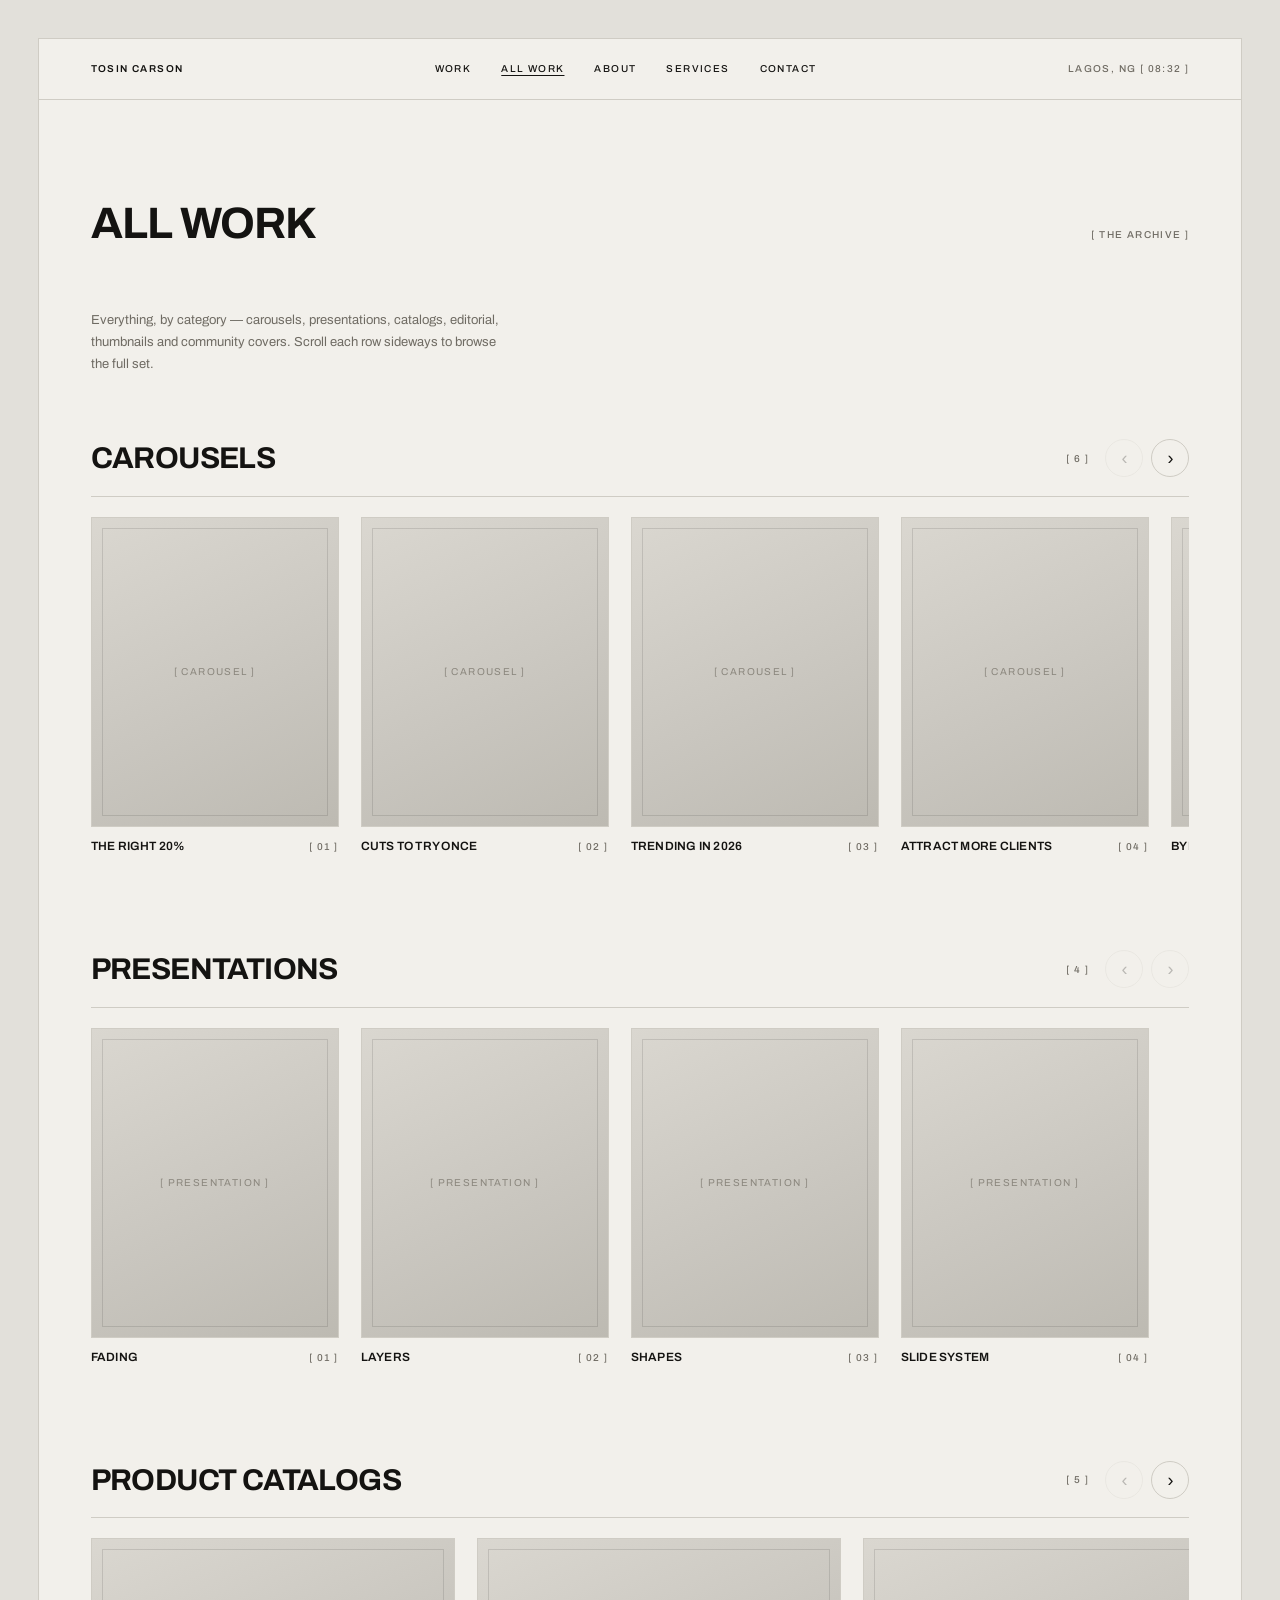
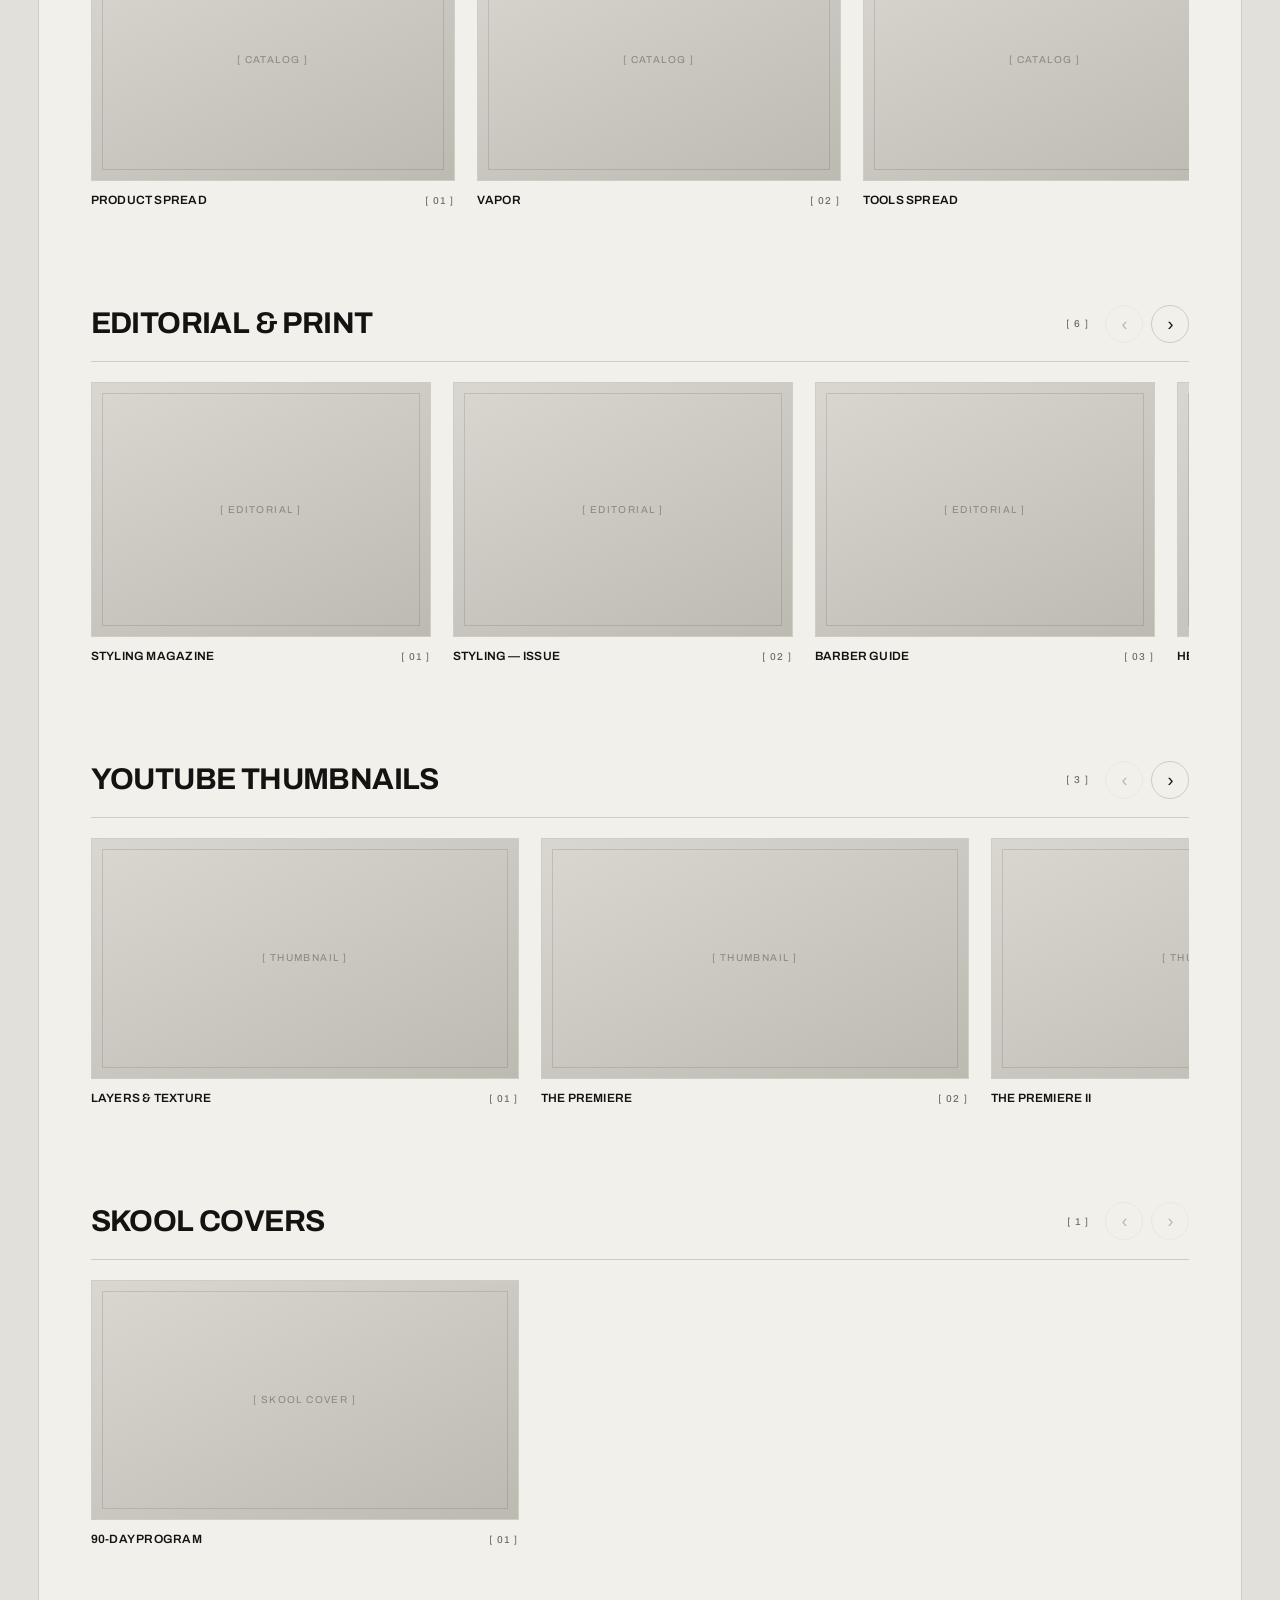
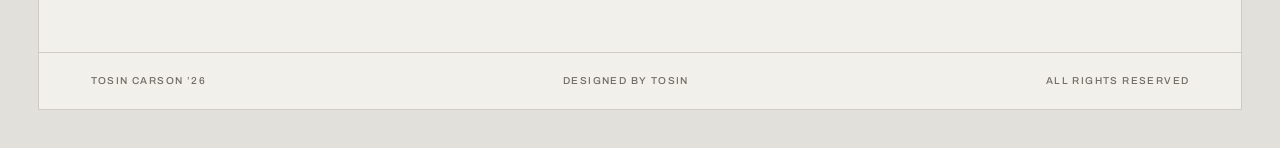
==== work.html @ 8c6ee460 "Add files via upload" ====
<!DOCTYPE html>
<html lang="en">
<head>
<meta charset="UTF-8">
<meta name="viewport" content="width=device-width, initial-scale=1.0">
<title>All Work — Tosin Carson</title>
<link rel="preconnect" href="https://fonts.googleapis.com">
<link rel="preconnect" href="https://fonts.gstatic.com" crossorigin>
<link href="https://fonts.googleapis.com/css2?family=Archivo:ital,wght@0,400;0,500;0,600;0,700;0,800;1,400;1,500;1,600;1,700&display=swap" rel="stylesheet">
<link rel="stylesheet" href="styles.css">
</head>
<body>
<div class="page">

  <header>
    <a class="lbl brand" href="index.html">Tosin Carson</a>
    <nav>
      <a class="lbl" href="index.html#work">Work</a>
      <a class="lbl" href="work.html" aria-current="page">All Work</a>
      <a class="lbl" href="index.html#about">About</a>
      <a class="lbl" href="index.html#services">Services</a>
      <a class="lbl" href="index.html#contact">Contact</a>
    </nav>
    <span class="lbl dim meta-right hide-sm">Lagos, NG <span id="clock"></span></span>
  </header>

  <section>
    <div class="sec-head reveal">
      <h2>All Work</h2>
      <span class="lbl dim brk">The Archive</span>
    </div>
    <p class="aw-intro reveal">Everything, by category — carousels, presentations, catalogs, editorial, thumbnails and community covers. Scroll each row sideways to browse the full set.</p>

    <div class="cat-block reveal ar-45" id="carousels">
      <div class="cat-block-head">
        <h2>Carousels</h2>
        <div class="cbh-right">
          <span class="lbl dim brk">6</span>
          <div class="hctrl">
            <button class="harrow prev" aria-label="Scroll carousels left">&lsaquo;</button>
            <button class="harrow next" aria-label="Scroll carousels right">&rsaquo;</button>
          </div>
        </div>
      </div>
      <div class="hscroll">
        <a class="card" href="images/carousel-1.webp" target="_blank" rel="noopener"><div class="frame"><img src="images/carousel-1.webp" alt="Carousel: The Right 20%" loading="lazy" onerror="this.remove()"><span class="ph">[ Carousel ]</span></div><div class="cap"><h3>The Right 20%</h3><span class="lbl dim brk">01</span></div></a>
        <a class="card" href="images/carousel-2.webp" target="_blank" rel="noopener"><div class="frame"><img src="images/carousel-2.webp" alt="Carousel: Cuts To Try Once" loading="lazy" onerror="this.remove()"><span class="ph">[ Carousel ]</span></div><div class="cap"><h3>Cuts To Try Once</h3><span class="lbl dim brk">02</span></div></a>
        <a class="card" href="images/carousel-3.webp" target="_blank" rel="noopener"><div class="frame"><img src="images/carousel-3.webp" alt="Carousel: Trending In 2026" loading="lazy" onerror="this.remove()"><span class="ph">[ Carousel ]</span></div><div class="cap"><h3>Trending In 2026</h3><span class="lbl dim brk">03</span></div></a>
        <a class="card" href="images/carousel-4.webp" target="_blank" rel="noopener"><div class="frame"><img src="images/carousel-4.webp" alt="Carousel: Attract More Clients" loading="lazy" onerror="this.remove()"><span class="ph">[ Carousel ]</span></div><div class="cap"><h3>Attract More Clients</h3><span class="lbl dim brk">04</span></div></a>
        <a class="card" href="images/carousel-5.webp" target="_blank" rel="noopener"><div class="frame"><img src="images/carousel-5.webp" alt="Carousel: By Hair Type" loading="lazy" onerror="this.remove()"><span class="ph">[ Carousel ]</span></div><div class="cap"><h3>By Hair Type</h3><span class="lbl dim brk">05</span></div></a>
        <a class="card" href="images/carousel-6.webp" target="_blank" rel="noopener"><div class="frame"><img src="images/carousel-6.webp" alt="Carousel: By Face Shape" loading="lazy" onerror="this.remove()"><span class="ph">[ Carousel ]</span></div><div class="cap"><h3>By Face Shape</h3><span class="lbl dim brk">06</span></div></a>
      </div>
    </div>

    <div class="cat-block reveal ar-45" id="presentations">
      <div class="cat-block-head">
        <h2>Presentations</h2>
        <div class="cbh-right">
          <span class="lbl dim brk">4</span>
          <div class="hctrl">
            <button class="harrow prev" aria-label="Scroll presentations left">&lsaquo;</button>
            <button class="harrow next" aria-label="Scroll presentations right">&rsaquo;</button>
          </div>
        </div>
      </div>
      <div class="hscroll">
        <a class="card" href="images/presentation-1.webp" target="_blank" rel="noopener"><div class="frame"><img src="images/presentation-1.webp" alt="Presentation: Fading" loading="lazy" onerror="this.remove()"><span class="ph">[ Presentation ]</span></div><div class="cap"><h3>Fading</h3><span class="lbl dim brk">01</span></div></a>
        <a class="card" href="images/presentation-2.webp" target="_blank" rel="noopener"><div class="frame"><img src="images/presentation-2.webp" alt="Presentation: Layers" loading="lazy" onerror="this.remove()"><span class="ph">[ Presentation ]</span></div><div class="cap"><h3>Layers</h3><span class="lbl dim brk">02</span></div></a>
        <a class="card" href="images/presentation-3.webp" target="_blank" rel="noopener"><div class="frame"><img src="images/presentation-3.webp" alt="Presentation: Shapes" loading="lazy" onerror="this.remove()"><span class="ph">[ Presentation ]</span></div><div class="cap"><h3>Shapes</h3><span class="lbl dim brk">03</span></div></a>
        <a class="card" href="images/presentation-4.webp" target="_blank" rel="noopener"><div class="frame"><img src="images/presentation-4.webp" alt="Presentation: Full slide system" loading="lazy" onerror="this.remove()"><span class="ph">[ Presentation ]</span></div><div class="cap"><h3>Slide System</h3><span class="lbl dim brk">04</span></div></a>
      </div>
    </div>

    <div class="cat-block reveal ar-32" id="catalogs">
      <div class="cat-block-head">
        <h2>Product Catalogs</h2>
        <div class="cbh-right">
          <span class="lbl dim brk">5</span>
          <div class="hctrl">
            <button class="harrow prev" aria-label="Scroll catalogs left">&lsaquo;</button>
            <button class="harrow next" aria-label="Scroll catalogs right">&rsaquo;</button>
          </div>
        </div>
      </div>
      <div class="hscroll">
        <a class="card" href="images/catalog-1.webp" target="_blank" rel="noopener"><div class="frame"><img src="images/catalog-1.webp" alt="Catalog spread" loading="lazy" onerror="this.remove()"><span class="ph">[ Catalog ]</span></div><div class="cap"><h3>Product Spread</h3><span class="lbl dim brk">01</span></div></a>
        <a class="card" href="images/catalog-2.webp" target="_blank" rel="noopener"><div class="frame"><img src="images/catalog-2.webp" alt="Catalog: Vapor" loading="lazy" onerror="this.remove()"><span class="ph">[ Catalog ]</span></div><div class="cap"><h3>Vapor</h3><span class="lbl dim brk">02</span></div></a>
        <a class="card" href="images/catalog-3.webp" target="_blank" rel="noopener"><div class="frame"><img src="images/catalog-3.webp" alt="Catalog: tools spread" loading="lazy" onerror="this.remove()"><span class="ph">[ Catalog ]</span></div><div class="cap"><h3>Tools Spread</h3><span class="lbl dim brk">03</span></div></a>
        <a class="card" href="images/catalog-4.webp" target="_blank" rel="noopener"><div class="frame"><img src="images/catalog-4.webp" alt="Catalog: JRL range" loading="lazy" onerror="this.remove()"><span class="ph">[ Catalog ]</span></div><div class="cap"><h3>JRL Range</h3><span class="lbl dim brk">04</span></div></a>
        <a class="card" href="images/catalog-5.webp" target="_blank" rel="noopener"><div class="frame"><img src="images/catalog-5.webp" alt="Catalog cover" loading="lazy" onerror="this.remove()"><span class="ph">[ Catalog ]</span></div><div class="cap"><h3>Catalog Cover</h3><span class="lbl dim brk">05</span></div></a>
      </div>
    </div>

    <div class="cat-block reveal ar-43" id="editorial">
      <div class="cat-block-head">
        <h2>Editorial &amp; Print</h2>
        <div class="cbh-right">
          <span class="lbl dim brk">6</span>
          <div class="hctrl">
            <button class="harrow prev" aria-label="Scroll editorial left">&lsaquo;</button>
            <button class="harrow next" aria-label="Scroll editorial right">&rsaquo;</button>
          </div>
        </div>
      </div>
      <div class="hscroll">
        <a class="card" href="images/editorial-1.webp" target="_blank" rel="noopener"><div class="frame"><img src="images/editorial-1.webp" alt="Styling magazine covers" loading="lazy" onerror="this.remove()"><span class="ph">[ Editorial ]</span></div><div class="cap"><h3>Styling Magazine</h3><span class="lbl dim brk">01</span></div></a>
        <a class="card" href="images/editorial-2.webp" target="_blank" rel="noopener"><div class="frame"><img src="images/editorial-2.webp" alt="Styling magazine mockup" loading="lazy" onerror="this.remove()"><span class="ph">[ Editorial ]</span></div><div class="cap"><h3>Styling — Issue</h3><span class="lbl dim brk">02</span></div></a>
        <a class="card" href="images/editorial-3.webp" target="_blank" rel="noopener"><div class="frame"><img src="images/editorial-3.webp" alt="Barber guide booklet" loading="lazy" onerror="this.remove()"><span class="ph">[ Editorial ]</span></div><div class="cap"><h3>Barber Guide</h3><span class="lbl dim brk">03</span></div></a>
        <a class="card" href="images/editorial-4.webp" target="_blank" rel="noopener"><div class="frame"><img src="images/editorial-4.webp" alt="Head sheets booklet" loading="lazy" onerror="this.remove()"><span class="ph">[ Editorial ]</span></div><div class="cap"><h3>Head Sheets</h3><span class="lbl dim brk">04</span></div></a>
        <a class="card" href="images/editorial-5.webp" target="_blank" rel="noopener"><div class="frame"><img src="images/editorial-5.webp" alt="Guide interior spread" loading="lazy" onerror="this.remove()"><span class="ph">[ Editorial ]</span></div><div class="cap"><h3>Guide Interior</h3><span class="lbl dim brk">05</span></div></a>
        <a class="card" href="images/editorial-6.webp" target="_blank" rel="noopener"><div class="frame"><img src="images/editorial-6.webp" alt="Founders playbook booklet" loading="lazy" onerror="this.remove()"><span class="ph">[ Editorial ]</span></div><div class="cap"><h3>Founders Playbook</h3><span class="lbl dim brk">06</span></div></a>
      </div>
    </div>

    <div class="cat-block reveal ar-169" id="thumbnails">
      <div class="cat-block-head">
        <h2>YouTube Thumbnails</h2>
        <div class="cbh-right">
          <span class="lbl dim brk">3</span>
          <div class="hctrl">
            <button class="harrow prev" aria-label="Scroll thumbnails left">&lsaquo;</button>
            <button class="harrow next" aria-label="Scroll thumbnails right">&rsaquo;</button>
          </div>
        </div>
      </div>
      <div class="hscroll">
        <a class="card" href="images/thumbnail-1.webp" target="_blank" rel="noopener"><div class="frame"><img src="images/thumbnail-1.webp" alt="Thumbnail: Layers & Texture" loading="lazy" onerror="this.remove()"><span class="ph">[ Thumbnail ]</span></div><div class="cap"><h3>Layers &amp; Texture</h3><span class="lbl dim brk">01</span></div></a>
        <a class="card" href="images/thumbnail-2.webp" target="_blank" rel="noopener"><div class="frame"><img src="images/thumbnail-2.webp" alt="Thumbnail: The Premiere Orlando" loading="lazy" onerror="this.remove()"><span class="ph">[ Thumbnail ]</span></div><div class="cap"><h3>The Premiere</h3><span class="lbl dim brk">02</span></div></a>
        <a class="card" href="images/thumbnail-3.webp" target="_blank" rel="noopener"><div class="frame"><img src="images/thumbnail-3.webp" alt="Thumbnail: The Premiere Orlando II" loading="lazy" onerror="this.remove()"><span class="ph">[ Thumbnail ]</span></div><div class="cap"><h3>The Premiere II</h3><span class="lbl dim brk">03</span></div></a>
      </div>
    </div>

    <div class="cat-block reveal ar-169" id="skool">
      <div class="cat-block-head">
        <h2>Skool Covers</h2>
        <div class="cbh-right">
          <span class="lbl dim brk">1</span>
          <div class="hctrl">
            <button class="harrow prev" aria-label="Scroll Skool covers left">&lsaquo;</button>
            <button class="harrow next" aria-label="Scroll Skool covers right">&rsaquo;</button>
          </div>
        </div>
      </div>
      <div class="hscroll">
        <a class="card" href="images/skool-1.webp" target="_blank" rel="noopener"><div class="frame"><img src="images/skool-1.webp" alt="Skool cover: Get 25+ Clients in 90 Days" loading="lazy" onerror="this.remove()"><span class="ph">[ Skool Cover ]</span></div><div class="cap"><h3>90-Day Program</h3><span class="lbl dim brk">01</span></div></a>
      </div>
    </div>

  </section>

  <footer>
    <span class="lbl dim">Tosin Carson ’26</span>
    <span class="lbl dim">Designed by Tosin</span>
    <span class="lbl dim hide-sm">All rights reserved</span>
  </footer>

</div>

<script src="script.js"></script>
</body>
</html>
---- styles.css ----
:root{
  --surround:#E2E0DA;
  --paper:#F2F0EB;
  --card:#FAF9F6;
  --ink:#141311;
  --muted:#6F6B63;
  --hairline:#CFCCC4;
  --oxblood:#141311;
  --ph-a:#DAD7D0;
  --ph-b:#C9C6BF;
}
*{margin:0;padding:0;box-sizing:border-box}
html{scroll-behavior:smooth}
body{
  background:var(--surround);
  color:var(--ink);
  font-family:'Archivo',sans-serif;
  font-size:14px;
  line-height:1.55;
  -webkit-font-smoothing:antialiased;
  padding:clamp(14px,3vw,48px);
}
.page{
  background:var(--paper);
  border:1px solid var(--hairline);
  max-width:1240px;
  margin:0 auto;
}
::selection{background:var(--ink);color:var(--paper)}

/* ---------- utility label ---------- */
.lbl{
  font-size:10px;
  letter-spacing:.14em;
  text-transform:uppercase;
  color:var(--ink);
  font-weight:500;
}
.lbl.dim{color:var(--muted)}
.brk::before{content:"[ "}
.brk::after{content:" ]"}

/* ---------- top meta bar ---------- */
header{
  display:flex;
  justify-content:space-between;
  align-items:baseline;
  gap:16px;
  padding:22px clamp(20px,4vw,56px);
  border-bottom:1px solid var(--hairline);
  position:sticky;top:0;
  background:color-mix(in srgb, var(--paper) 92%, transparent);
  backdrop-filter:blur(6px);
  z-index:10;
}
header nav{display:flex;gap:clamp(12px,2.4vw,30px);flex-wrap:wrap}
header a{color:inherit;text-decoration:none}
header a:hover{text-decoration:underline;text-underline-offset:3px}
header a:focus-visible{outline:1px solid var(--ink);outline-offset:3px}
header .brand{font-weight:600}
header a[aria-current="page"]{text-decoration:underline;text-underline-offset:3px}
.meta-right{text-align:right}
@media(max-width:640px){.hide-sm{display:none}}

/* ---------- hero ---------- */
.hero{
  padding:clamp(56px,9vw,130px) clamp(20px,4vw,56px) clamp(48px,7vw,100px);
  display:grid;
  grid-template-columns:1fr 1.4fr;
  gap:32px;
}
.hero .side{align-self:end}
.hero h1{
  font-weight:700;
  font-size:clamp(44px,8.2vw,108px);
  line-height:.92;
  letter-spacing:-.025em;
  text-transform:uppercase;
  text-wrap:balance;
}
.hero h1 .em{
  font-weight:400;
  text-transform:none;
  letter-spacing:0;
  font-size:.94em;
}
.hero .intro{
  max-width:420px;
  margin-top:36px;
  color:var(--ink);
  font-size:13px;
  line-height:1.7;
}
@media(max-width:820px){
  .hero{grid-template-columns:1fr}
  .hero .side{order:2}
}

/* ---------- ticker ---------- */
.ticker{
  border-top:1px solid var(--hairline);
  border-bottom:1px solid var(--hairline);
  overflow:hidden;
  white-space:nowrap;
  padding:10px 0;
}
.ticker .track{
  display:inline-block;
  animation:tick 28s linear infinite;
}
.ticker span{
  font-size:10px;
  letter-spacing:.16em;
  text-transform:uppercase;
  color:var(--muted);
  padding:0 18px;
}
@keyframes tick{from{transform:translateX(0)}to{transform:translateX(-50%)}}
@media(prefers-reduced-motion:reduce){
  .ticker .track{animation:none}
  html{scroll-behavior:auto}
  .reveal{opacity:1 !important;transform:none !important;transition:none !important}
  .hscroll{scroll-behavior:auto}
}

/* ---------- section scaffolding ---------- */
section{padding:clamp(48px,7vw,96px) clamp(20px,4vw,56px)}
.sec-head{
  display:flex;
  justify-content:space-between;
  align-items:baseline;
  margin-bottom:clamp(28px,4vw,52px);
}
.sec-head h2{
  font-size:clamp(26px,4vw,44px);
  font-weight:700;
  letter-spacing:-.02em;
  text-transform:uppercase;
}

/* ---------- work grid ---------- */
.work-grid{
  display:grid;
  grid-template-columns:repeat(12,1fr);
  gap:clamp(16px,2.5vw,32px) clamp(14px,2vw,24px);
}
.proj{grid-column:span 4;display:flex;flex-direction:column;gap:12px;text-decoration:none;color:inherit}
.proj.wide{grid-column:span 6}
@media(max-width:900px){.proj,.proj.wide{grid-column:span 6}}
@media(max-width:600px){.proj,.proj.wide{grid-column:span 12}}
.frame{
  position:relative;
  width:100%;
  aspect-ratio:4/5;
  background:
    linear-gradient(155deg,var(--ph-a) 0%,var(--ph-b) 58%,#BDBab2 100%);
  border:1px solid var(--hairline);
  display:flex;
  align-items:center;
  justify-content:center;
  overflow:hidden;
}
.proj.wide .frame{aspect-ratio:16/10}
.frame img{position:relative;z-index:1;width:100%;height:100%;object-fit:cover;display:block}
.frame .ph{
  position:absolute;inset:0;z-index:0;
  display:flex;align-items:center;justify-content:center;
  font-size:10px;letter-spacing:.14em;text-transform:uppercase;color:#8B877E;text-align:center;padding:0 16px;
}
.frame::after{
  content:"";position:absolute;inset:10px;border:1px solid rgba(20,19,17,.12);pointer-events:none;
}
.frame:has(img)::after{display:none}
.proj:hover .frame{filter:contrast(1.04)}
.proj .row{display:flex;justify-content:space-between;gap:10px;align-items:baseline}
.proj h3{font-size:13px;font-weight:600;letter-spacing:.02em;text-transform:uppercase}
.proj p{font-size:12px;color:var(--muted);max-width:34ch}

/* ---------- category tiles (homepage) ---------- */
.cat-grid{
  display:grid;
  grid-template-columns:repeat(auto-fill,minmax(230px,1fr));
  gap:clamp(16px,2.5vw,28px);
}
.cat{display:flex;flex-direction:column;gap:12px;text-decoration:none;color:inherit}
.cat .frame{aspect-ratio:4/5}
.cat:hover .frame{filter:contrast(1.04)}
.cat .row{display:flex;justify-content:space-between;gap:10px;align-items:baseline}
.cat h3{font-size:13px;font-weight:600;letter-spacing:.02em;text-transform:uppercase}
.cat:hover h3{text-decoration:underline;text-underline-offset:3px}
.cat p{font-size:12px;color:var(--muted);max-width:34ch}
/* show category covers whole (no crop) on a clean gallery mat */
.cat .frame{background:var(--card)}
.cat .frame img{object-fit:contain}

/* ---------- button ---------- */
.btn{
  display:inline-flex;align-items:center;gap:10px;
  margin-top:clamp(28px,4vw,44px);
  font-size:11px;letter-spacing:.14em;text-transform:uppercase;font-weight:600;
  color:var(--ink);text-decoration:none;
  border:1px solid var(--ink);padding:14px 22px;
  transition:background .2s,color .2s;width:fit-content;
}
.btn:hover{background:var(--ink);color:var(--paper)}
.btn:focus-visible{outline:1px solid var(--ink);outline-offset:3px}
.btn .arw{transition:transform .2s}
.btn:hover .arw{transform:translateX(4px)}

/* ---------- all-work page ---------- */
.aw-intro{
  font-size:13px;color:var(--muted);max-width:60ch;line-height:1.7;
  margin-bottom:clamp(36px,5vw,60px);
}
.cat-block{margin-bottom:clamp(44px,6vw,80px)}
.cat-block:last-child{margin-bottom:0}
.cat-block-head{
  display:flex;justify-content:space-between;align-items:center;gap:16px;
  margin-bottom:20px;padding-bottom:14px;border-bottom:1px solid var(--hairline);
}
.cat-block-head h2{
  font-size:clamp(19px,2.8vw,30px);font-weight:700;
  text-transform:uppercase;letter-spacing:-.02em;
}
.cbh-right{display:flex;align-items:center;gap:16px}
.hctrl{display:flex;gap:8px}
.harrow{
  width:38px;height:38px;border-radius:50%;
  border:1px solid var(--hairline);background:transparent;
  color:var(--ink);cursor:pointer;
  display:flex;align-items:center;justify-content:center;
  font-size:18px;line-height:1;
  transition:background .2s,color .2s,opacity .2s,border-color .2s;
}
.harrow:hover{background:var(--ink);color:var(--paper);border-color:var(--ink)}
.harrow:focus-visible{outline:1px solid var(--ink);outline-offset:3px}
.harrow[disabled]{opacity:.25;cursor:default}
.harrow[disabled]:hover{background:transparent;color:var(--ink);border-color:var(--hairline)}

.hscroll{
  display:flex;gap:clamp(14px,2vw,22px);
  overflow-x:auto;overflow-y:hidden;
  scroll-snap-type:x proximity;scroll-behavior:smooth;
  -webkit-overflow-scrolling:touch;
  padding-bottom:14px;
}
.hscroll::-webkit-scrollbar{height:8px}
.hscroll::-webkit-scrollbar-thumb{background:var(--hairline)}
.hscroll::-webkit-scrollbar-track{background:transparent}
.hscroll .card{
  flex:0 0 auto;width:clamp(212px,42vw,288px);
  scroll-snap-align:start;
  display:flex;flex-direction:column;gap:10px;
  text-decoration:none;color:inherit;
}
.hscroll .card .frame{aspect-ratio:4/5}
.hscroll .card:hover .frame{filter:contrast(1.04)}
.hscroll .card .cap{display:flex;justify-content:space-between;gap:8px;align-items:baseline}
.hscroll .card h3{font-size:12px;font-weight:600;text-transform:uppercase;letter-spacing:.02em}
.hscroll .card:hover h3{text-decoration:underline;text-underline-offset:3px}

/* per-category card shapes on the all-work rows */
.cat-block.ar-45  .card{width:clamp(206px,44vw,248px)}
.cat-block.ar-45  .card .frame{aspect-ratio:4/5}
.cat-block.ar-32  .card{width:clamp(280px,62vw,364px)}
.cat-block.ar-32  .card .frame{aspect-ratio:3/2}
.cat-block.ar-43  .card{width:clamp(268px,58vw,340px)}
.cat-block.ar-43  .card .frame{aspect-ratio:4/3}
.cat-block.ar-169 .card{width:clamp(300px,72vw,428px)}
.cat-block.ar-169 .card .frame{aspect-ratio:16/9}

/* ---------- about ---------- */
.about{border-top:1px solid var(--hairline)}
.about-grid{display:grid;grid-template-columns:1fr 1.6fr;gap:clamp(24px,4vw,64px)}
@media(max-width:820px){.about-grid{grid-template-columns:1fr}}
.about-grid .big{
  font-size:clamp(20px,2.6vw,30px);
  line-height:1.35;
  font-weight:500;
  letter-spacing:-.01em;
  max-width:26em;
}
.about-grid .big .serif{
  font-weight:600;
}
.about-facts{
  margin-top:clamp(32px,5vw,64px);
  display:grid;grid-template-columns:repeat(3,1fr);gap:24px;
  border-top:1px solid var(--hairline);padding-top:24px;
}
@media(max-width:640px){.about-facts{grid-template-columns:1fr 1fr}}
.fact .n{font-size:clamp(22px,3vw,32px);font-weight:700;letter-spacing:-.02em}
.fact .d{font-size:10px;letter-spacing:.14em;text-transform:uppercase;color:var(--muted);margin-top:4px}

/* ---------- services ---------- */
.svc{border-top:1px solid var(--hairline)}
.svc-list{border-top:1px solid var(--hairline)}
.svc-row{
  display:grid;grid-template-columns:64px 1fr 1.1fr;gap:18px;align-items:baseline;
  padding:20px 0;border-bottom:1px solid var(--hairline);
}
@media(max-width:640px){.svc-row{grid-template-columns:48px 1fr}.svc-row p{grid-column:2}}
.svc-row .idx{font-size:10px;letter-spacing:.14em;color:var(--muted)}
.svc-row h3{font-size:clamp(17px,2.4vw,24px);font-weight:600;text-transform:uppercase;letter-spacing:-.01em}
.svc-row p{font-size:12px;color:var(--muted);max-width:52ch}

/* ---------- contact ---------- */
.contact{border-top:1px solid var(--hairline);text-align:left}
.contact .stack{margin-top:clamp(24px,4vw,44px)}
.contact .stack a{
  display:block;
  font-size:clamp(40px,7.5vw,92px);
  font-weight:700;
  letter-spacing:-.025em;
  text-transform:uppercase;
  line-height:1.02;
  color:inherit;text-decoration:none;
  width:fit-content;
}
.contact .stack a:hover{text-decoration:underline;text-underline-offset:6px}
.contact .stack a:focus-visible{outline:1px solid var(--ink);outline-offset:4px}
.contact .note{margin-top:28px;font-size:12px;color:var(--muted);max-width:44ch}
.contact .note b{color:var(--ink);font-weight:600}

/* ---------- footer ---------- */
footer{
  display:flex;justify-content:space-between;gap:16px;
  padding:20px clamp(20px,4vw,56px);
  border-top:1px solid var(--hairline);
}

/* ---------- featured projects (case studies) ---------- */
.feature{
  border-top:1px solid var(--hairline);
  margin-top:clamp(44px,6vw,80px);padding-top:clamp(36px,4vw,56px);
}
.feature:first-of-type{border-top:none;margin-top:0;padding-top:0}
.feature-head{
  display:flex;justify-content:space-between;align-items:flex-end;
  gap:20px;flex-wrap:wrap;margin-bottom:16px;
}
.feature-head .ttl h3{
  font-size:clamp(24px,4vw,42px);font-weight:700;text-transform:uppercase;
  letter-spacing:-.02em;line-height:1;margin-top:8px;
}
.feature-meta{text-align:right;display:flex;flex-direction:column;gap:4px;align-items:flex-end}
.feature .stat{
  font-weight:700;
  font-size:clamp(16px,2.1vw,23px);line-height:1.1;text-transform:uppercase;letter-spacing:.02em;
}
.feature-desc{max-width:64ch;font-size:13px;line-height:1.7;margin-bottom:clamp(22px,3vw,34px)}

.feature-rest{display:none}
.feature-rest.open{display:block}
.feature-rest .feature:first-of-type{
  border-top:1px solid var(--hairline);
  margin-top:clamp(44px,6vw,80px);padding-top:clamp(36px,4vw,56px);
}
.feature-toggle{
  display:flex;align-items:center;justify-content:center;gap:10px;width:100%;
  margin-top:clamp(28px,4vw,44px);
  background:none;border:1px solid var(--ink);color:var(--ink);cursor:pointer;
  padding:16px;font-family:inherit;
  font-size:11px;letter-spacing:.14em;text-transform:uppercase;font-weight:600;
  transition:background .2s,color .2s;
}
.feature-toggle:hover{background:var(--ink);color:var(--paper)}
.feature-toggle:focus-visible{outline:1px solid var(--ink);outline-offset:3px}
.feature-toggle .chev{display:inline-block;transition:transform .3s;font-size:14px}
.feature-toggle.open .chev{transform:rotate(180deg)}

.mosaic{column-gap:clamp(10px,1.5vw,16px)}
.mosaic a{display:block;break-inside:avoid;margin-bottom:clamp(10px,1.5vw,16px)}
.mosaic img{width:100%;display:block;border:1px solid var(--hairline)}
.mosaic a:hover img{filter:contrast(1.04)}
.mosaic video{width:100%;display:block;border:1px solid var(--hairline);background:#000;break-inside:avoid;margin-bottom:clamp(10px,1.5vw,16px)}
.mosaic.cols-portrait{column-width:210px}
.mosaic.cols-wide{column-width:360px}
@media(max-width:600px){
  .mosaic.cols-portrait{column-width:150px}
  .mosaic.cols-wide{column-width:240px}
}

/* ---------- testimonials ---------- */
.tstm{border-top:1px solid var(--hairline)}
.tst-grid{display:grid;grid-template-columns:repeat(auto-fit,minmax(258px,1fr));gap:clamp(22px,3vw,44px)}
.tst{border-top:2px solid var(--ink);padding-top:18px}
.tst blockquote{font-size:clamp(15px,1.5vw,18px);font-weight:600;line-height:1.42;letter-spacing:-.01em}
.tst blockquote .mk{font-weight:700}
.tst .who{margin-top:16px;font-size:10px;letter-spacing:.12em;text-transform:uppercase;color:var(--muted)}

/* ---------- availability ---------- */
.avail{border-top:1px solid var(--hairline)}
.avail-inner{display:flex;justify-content:space-between;align-items:center;gap:24px;flex-wrap:wrap}
.avail .status{display:flex;align-items:center;gap:14px;font-size:clamp(20px,2.6vw,30px);font-weight:600;letter-spacing:-.012em}
.avail .dot{width:11px;height:11px;border-radius:50%;background:#3FA46A;flex:none;animation:pulse 2.4s ease-in-out infinite}
.avail .sub{font-size:13px;color:var(--muted);max-width:40ch;margin-top:10px}
@keyframes pulse{0%,100%{box-shadow:0 0 0 0 rgba(63,164,106,.4)}50%{box-shadow:0 0 0 7px rgba(63,164,106,0)}}
@media(prefers-reduced-motion:reduce){.avail .dot{animation:none}}

/* ---------- reveal ---------- */
.reveal{opacity:0;transform:translateY(14px);transition:opacity .7s ease,transform .7s ease}
.reveal.in{opacity:1;transform:none}
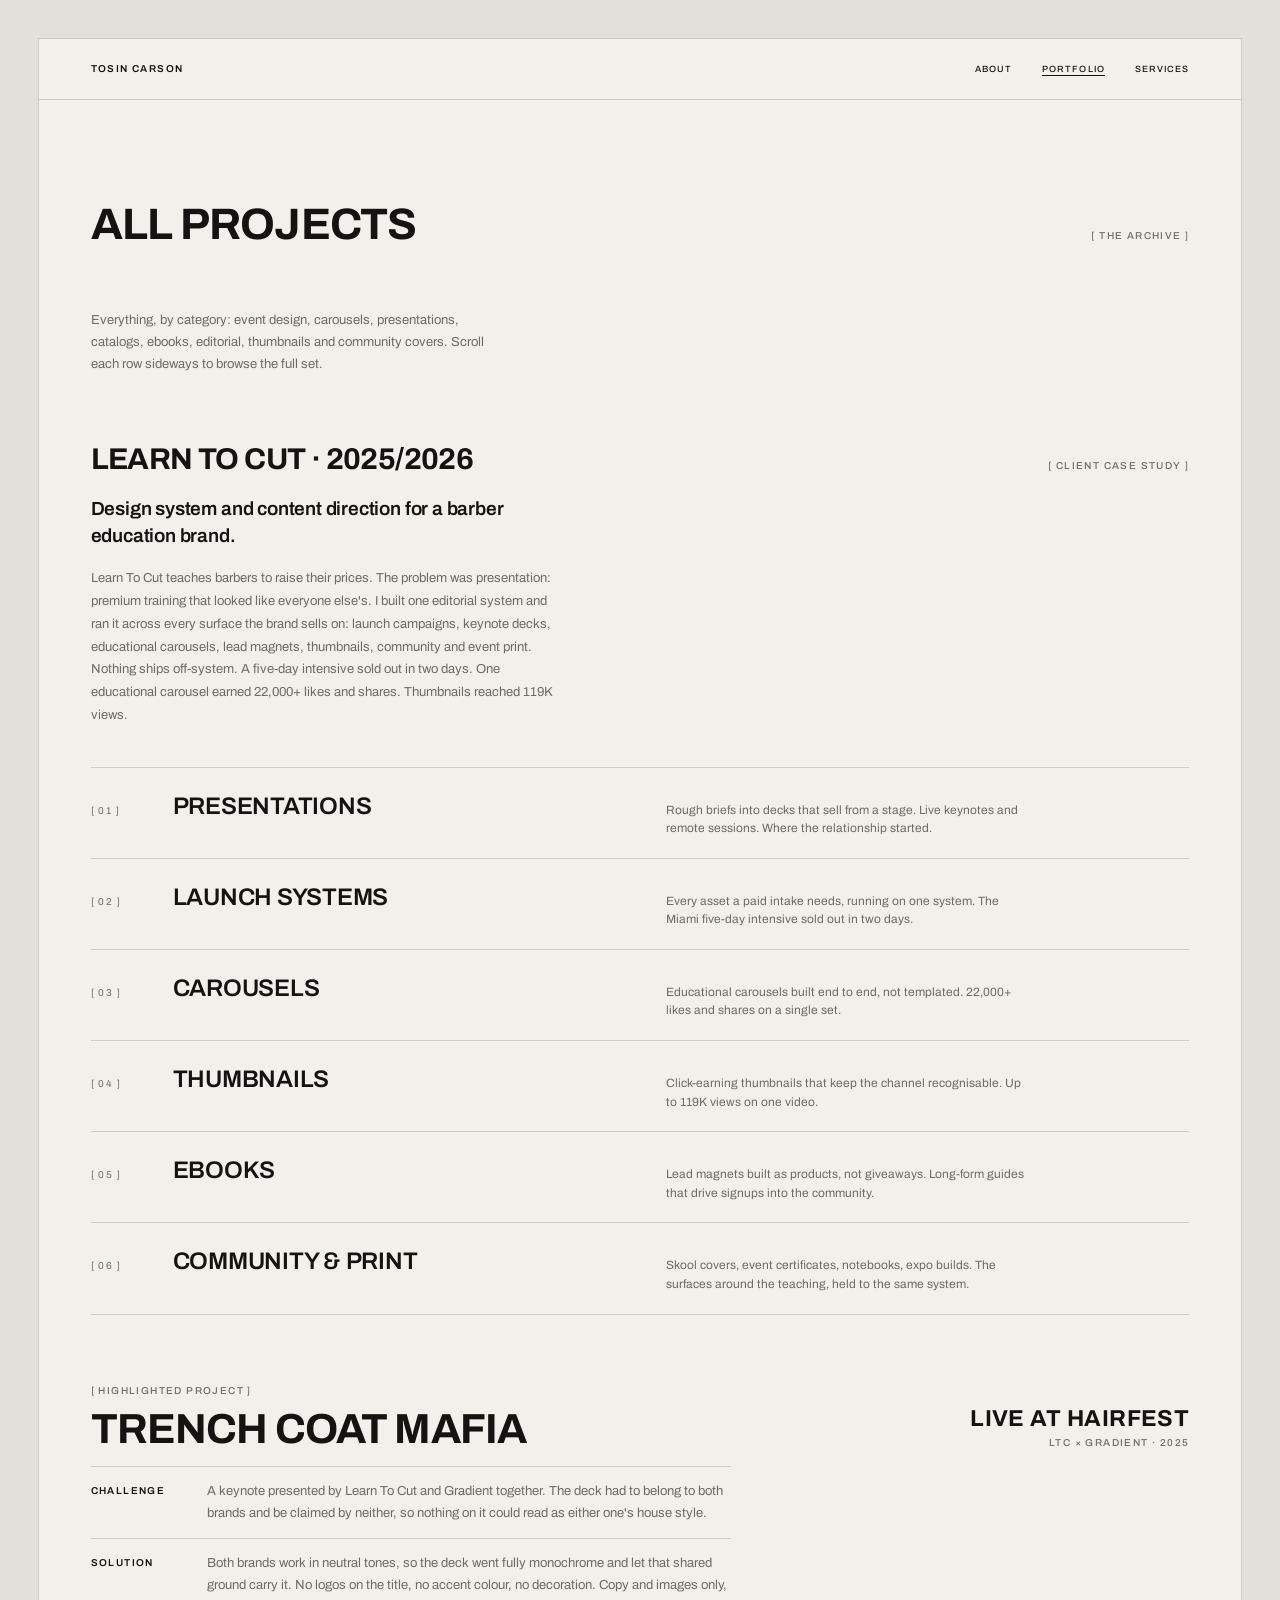
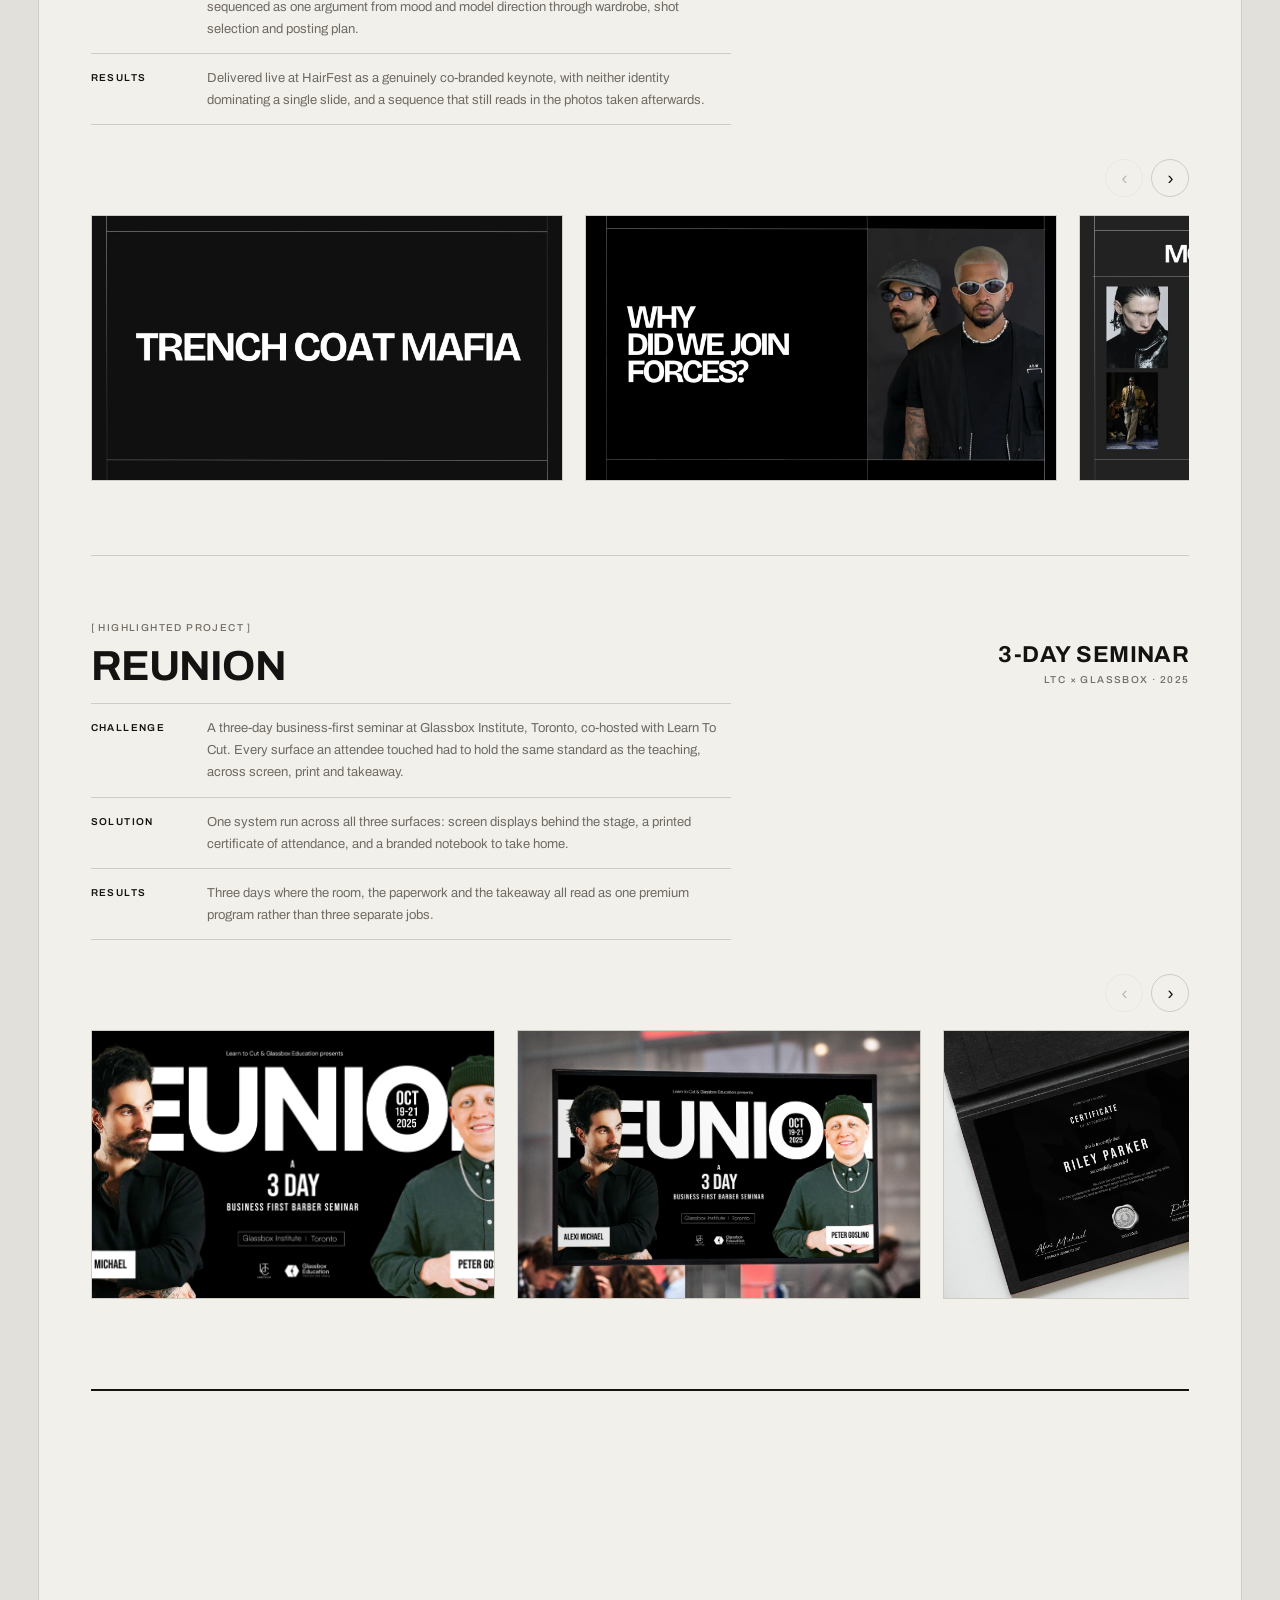
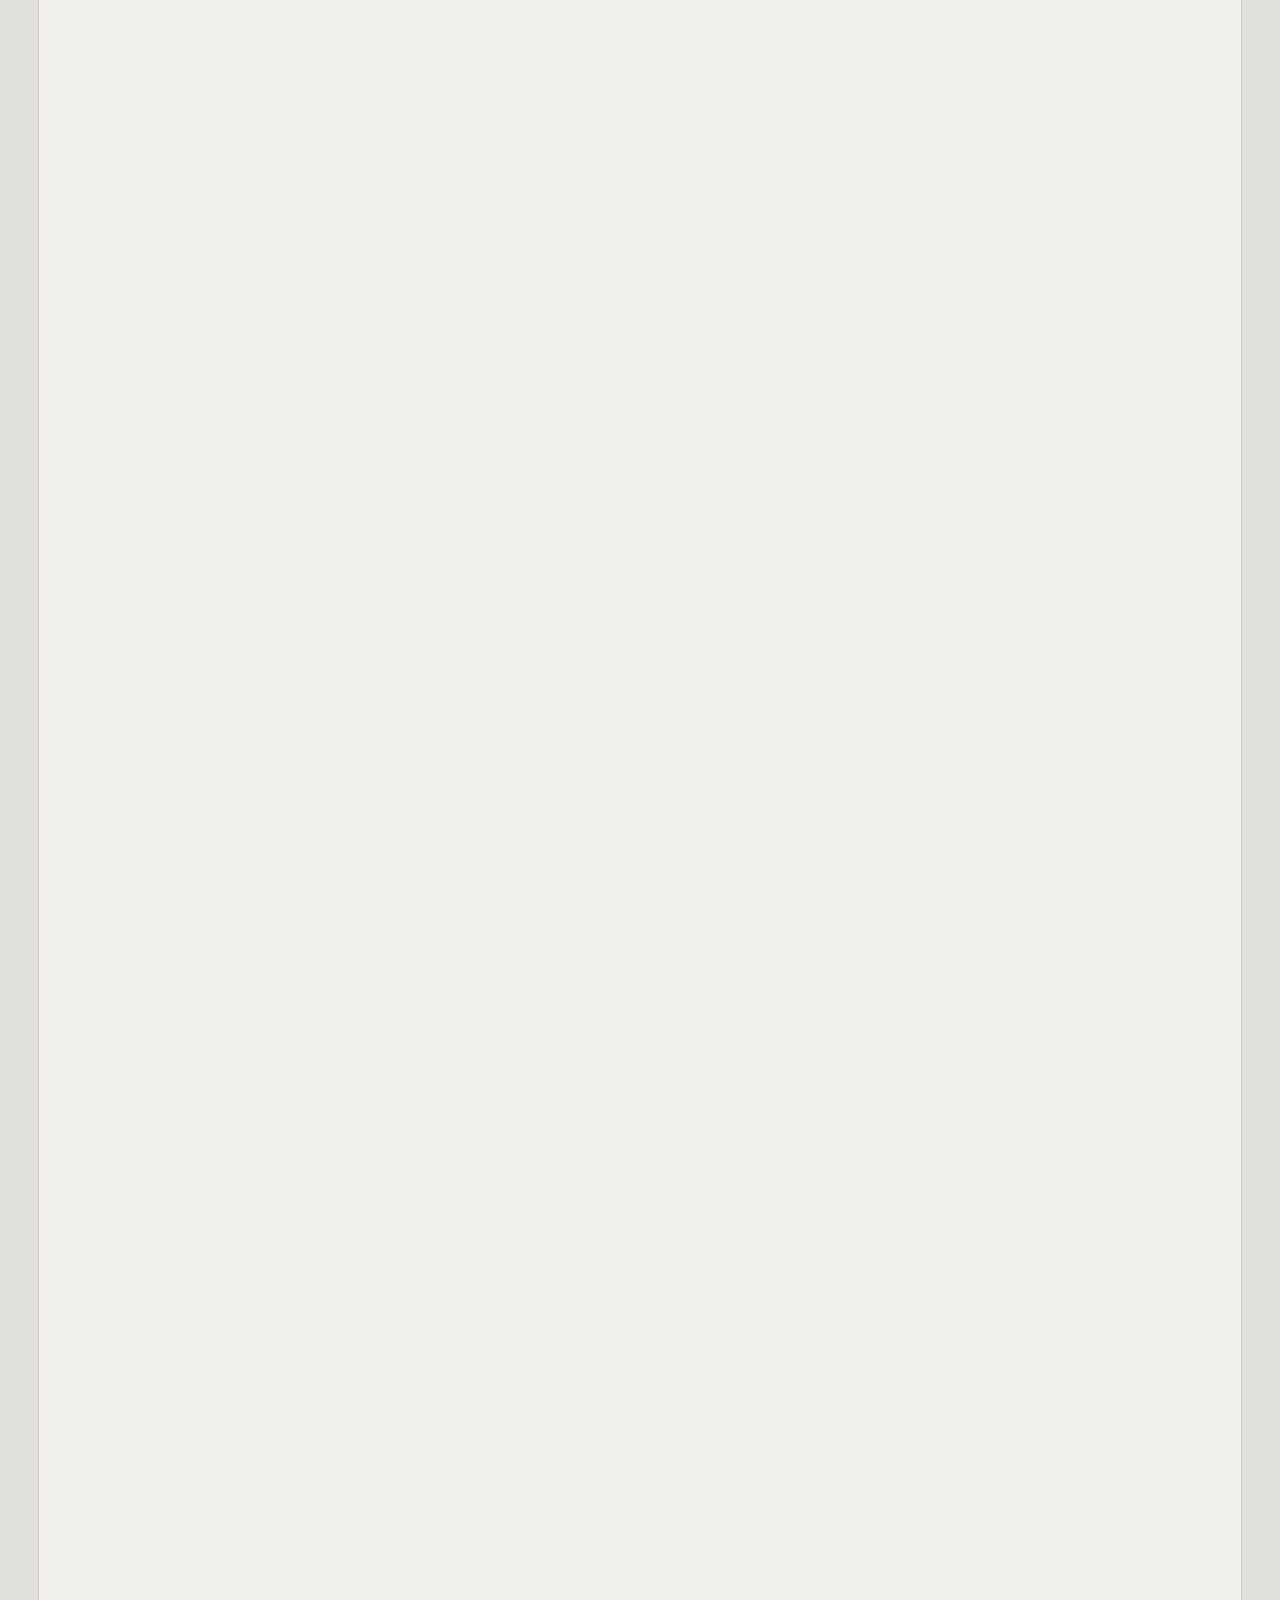
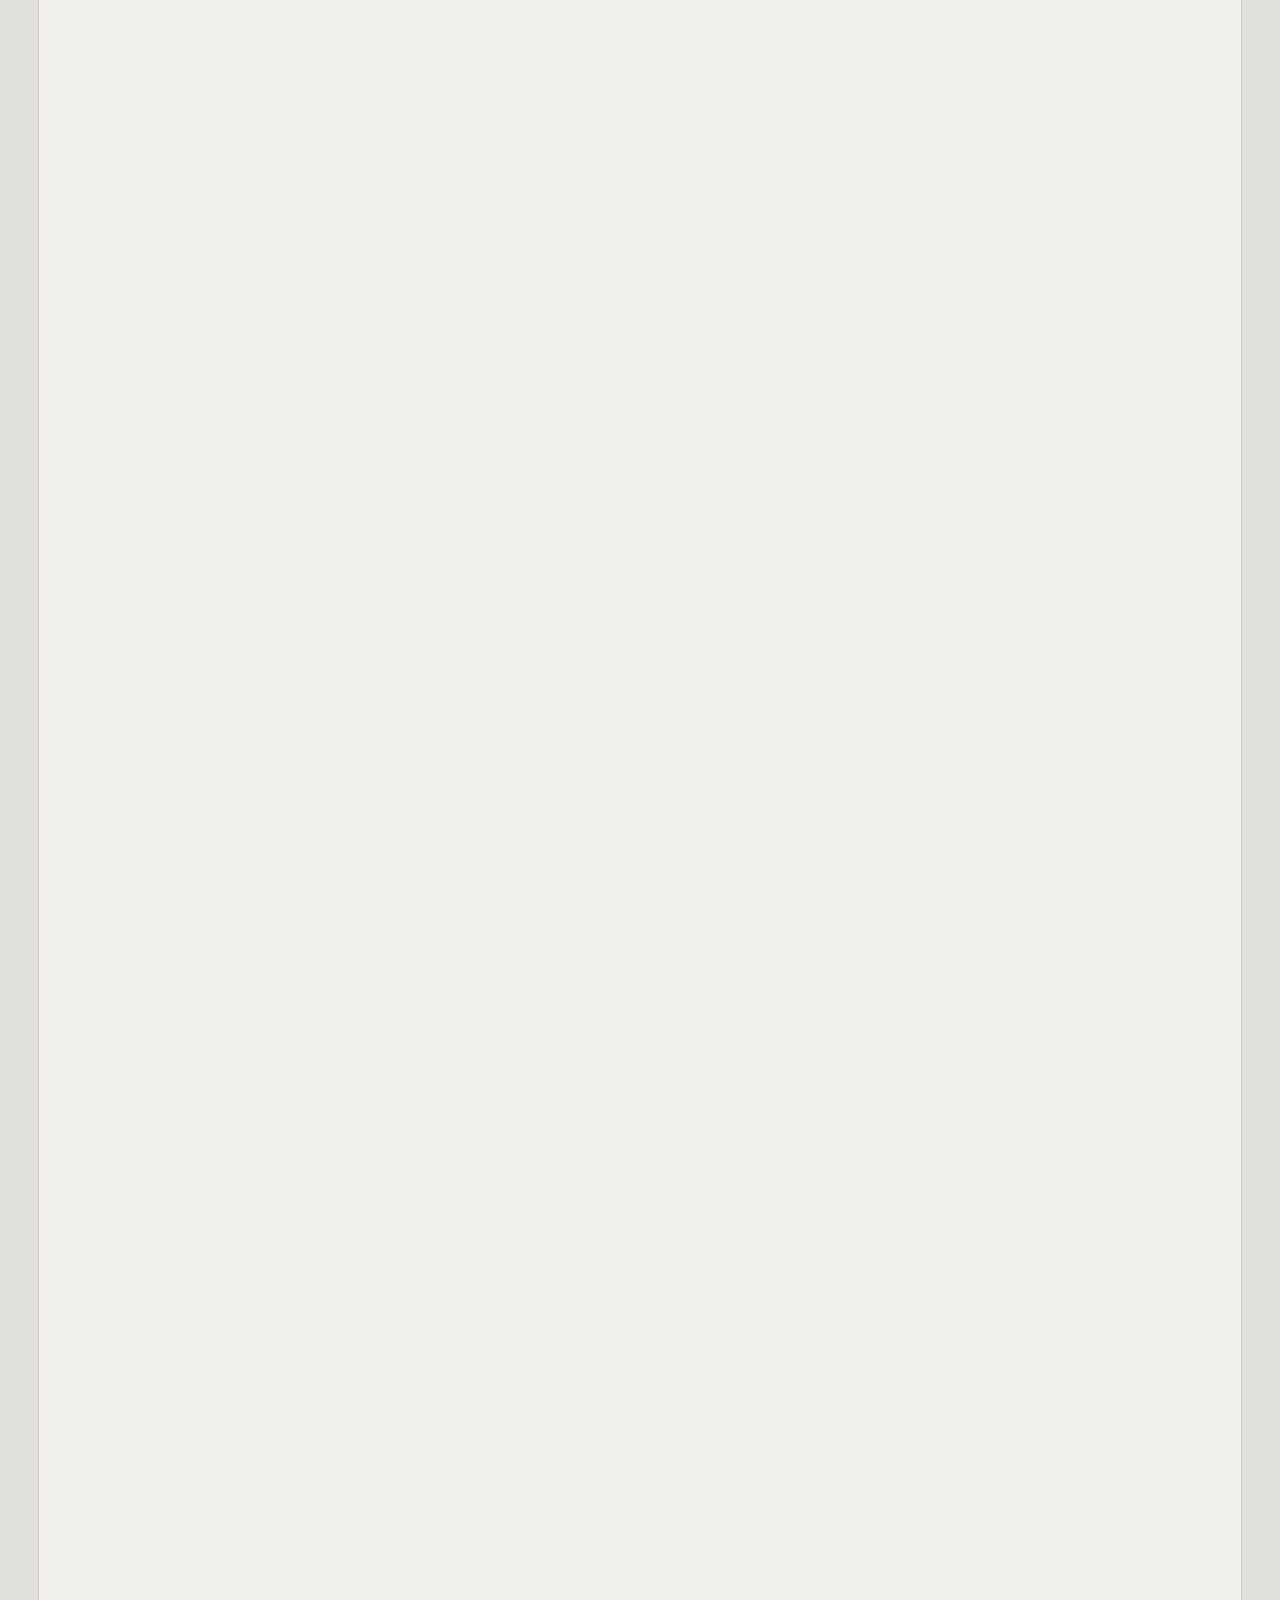
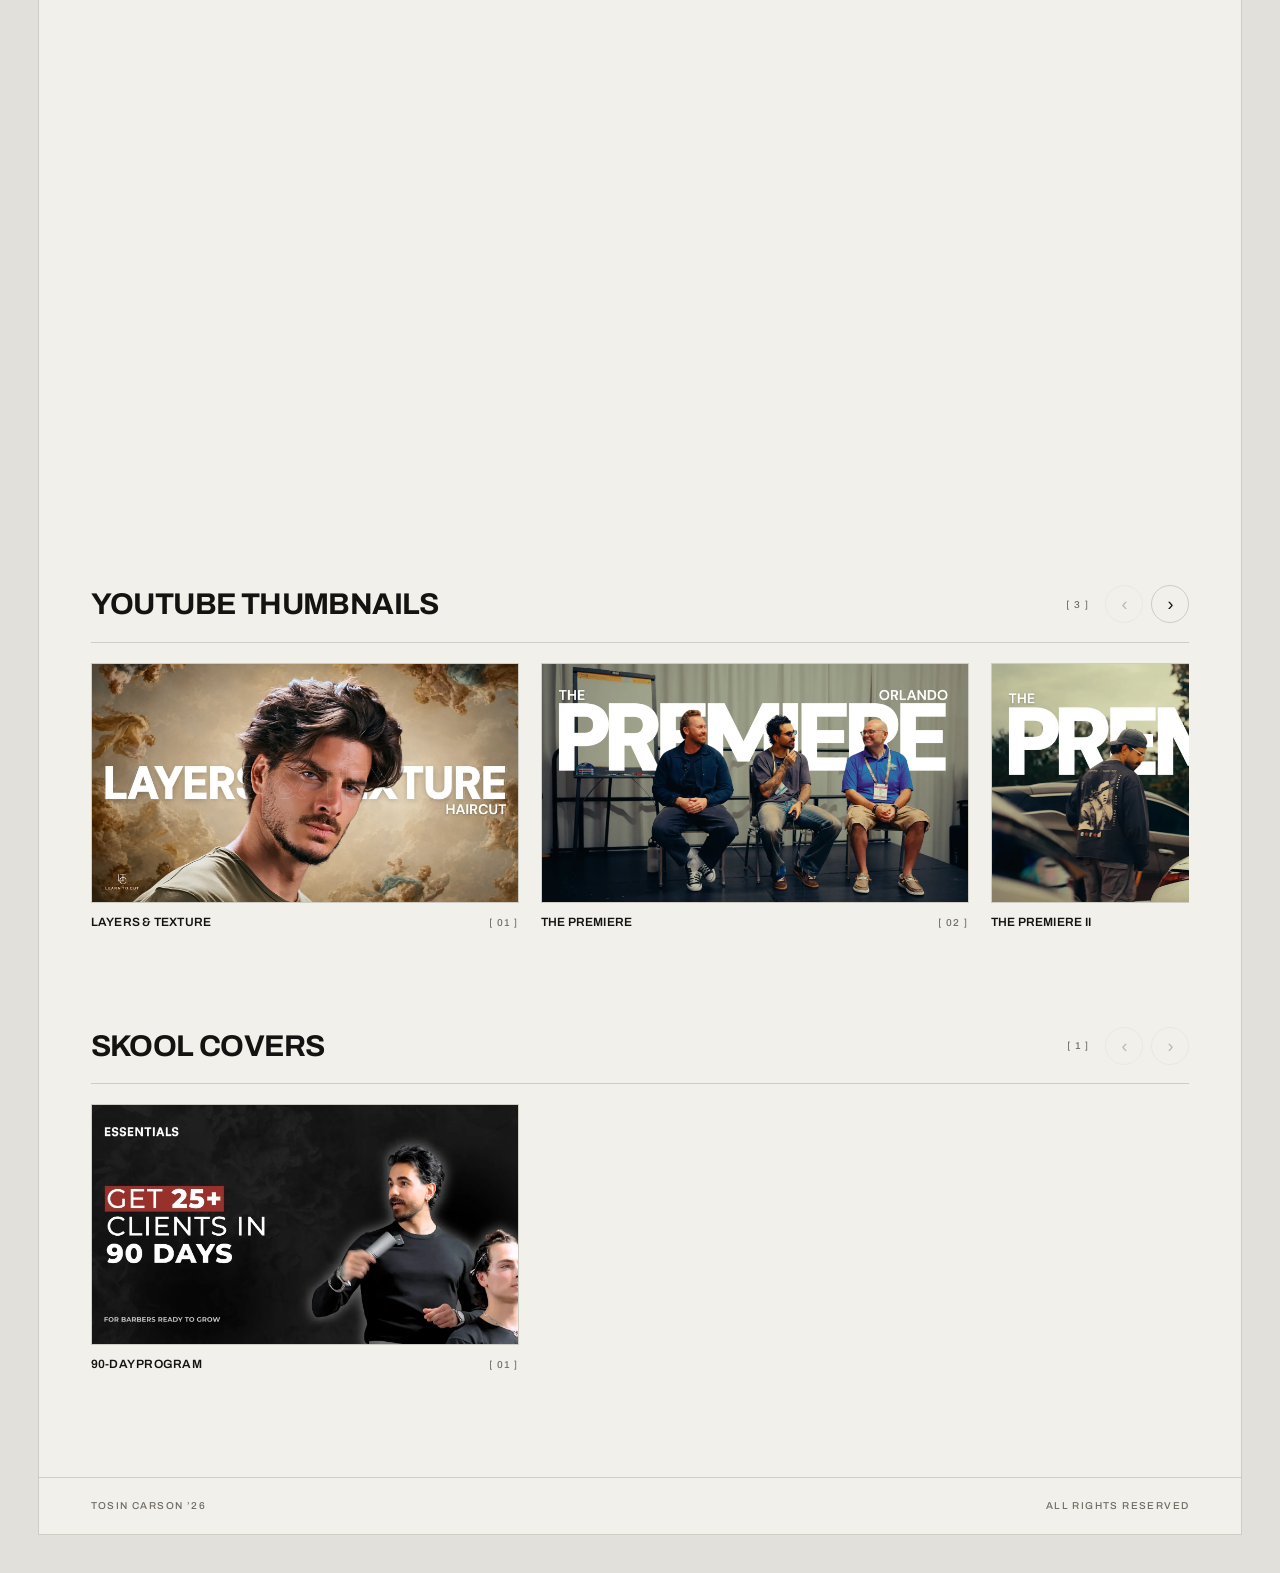
==== commit 34423640: "Update work.html" ====
--- a/work.html
+++ b/work.html
@@ -3,7 +3,7 @@
 <head>
 <meta charset="UTF-8">
 <meta name="viewport" content="width=device-width, initial-scale=1.0">
-<title>All Work — Tosin Carson</title>
+<title>All Projects · Tosin Carson</title>
 <link rel="preconnect" href="https://fonts.googleapis.com">
 <link rel="preconnect" href="https://fonts.gstatic.com" crossorigin>
 <link href="https://fonts.googleapis.com/css2?family=Archivo:ital,wght@0,400;0,500;0,600;0,700;0,800;1,400;1,500;1,600;1,700&display=swap" rel="stylesheet">
@@ -15,21 +15,142 @@
   <header>
     <a class="lbl brand" href="index.html">Tosin Carson</a>
     <nav>
-      <a class="lbl" href="index.html#work">Work</a>
-      <a class="lbl" href="work.html" aria-current="page">All Work</a>
       <a class="lbl" href="index.html#about">About</a>
+      <a class="lbl" href="work.html" aria-current="page">Portfolio</a>
       <a class="lbl" href="index.html#services">Services</a>
-      <a class="lbl" href="index.html#contact">Contact</a>
     </nav>
-    <span class="lbl dim meta-right hide-sm">Lagos, NG <span id="clock"></span></span>
   </header>
 
   <section>
     <div class="sec-head reveal">
-      <h2>All Work</h2>
+      <h2>All Projects</h2>
       <span class="lbl dim brk">The Archive</span>
     </div>
-    <p class="aw-intro reveal">Everything, by category — carousels, presentations, catalogs, editorial, thumbnails and community covers. Scroll each row sideways to browse the full set.</p>
+    <p class="aw-intro reveal">Everything, by category: event design, carousels, presentations, catalogs, ebooks, editorial, thumbnails and community covers. Scroll each row sideways to browse the full set.</p>
+
+    <div class="client-block reveal">
+      <div class="client-head">
+        <h2>Learn To Cut · 2025/2026</h2>
+        <span class="lbl dim brk">Client Case Study</span>
+      </div>
+      <p class="client-sub">Design system and content direction for a barber education brand.</p>
+      <p class="client-lede">Learn To Cut teaches barbers to raise their prices. The problem was presentation: premium training that looked like everyone else's. I built one editorial system and ran it across every surface the brand sells on: launch campaigns, keynote decks, educational carousels, lead magnets, thumbnails, community and event print. Nothing ships off-system. A five-day intensive sold out in two days. One educational carousel earned 22,000+ likes and shares. Thumbnails reached 119K views.</p>
+      <div class="svc-list client-scope">
+        <div class="svc-row"><span class="idx">[ 01 ]</span><h3>Presentations</h3><p>Rough briefs into decks that sell from a stage. Live keynotes and remote sessions. Where the relationship started.</p></div>
+        <div class="svc-row"><span class="idx">[ 02 ]</span><h3>Launch Systems</h3><p>Every asset a paid intake needs, running on one system. The Miami five-day intensive sold out in two days.</p></div>
+        <div class="svc-row"><span class="idx">[ 03 ]</span><h3>Carousels</h3><p>Educational carousels built end to end, not templated. 22,000+ likes and shares on a single set.</p></div>
+        <div class="svc-row"><span class="idx">[ 04 ]</span><h3>Thumbnails</h3><p>Click-earning thumbnails that keep the channel recognisable. Up to 119K views on one video.</p></div>
+        <div class="svc-row"><span class="idx">[ 05 ]</span><h3>Ebooks</h3><p>Lead magnets built as products, not giveaways. Long-form guides that drive signups into the community.</p></div>
+        <div class="svc-row"><span class="idx">[ 06 ]</span><h3>Community &amp; Print</h3><p>Skool covers, event certificates, notebooks, expo builds. The surfaces around the teaching, held to the same system.</p></div>
+      </div>
+
+      <article class="fp ar-169">
+        <div class="feature-head">
+          <div class="ttl"><span class="lbl dim brk">Highlighted Project</span><h3>Trench Coat Mafia</h3></div>
+          <div class="feature-meta"><span class="stat">Live at HairFest</span><span class="lbl dim">LTC × Gradient · 2025</span></div>
+        </div>
+        <dl class="csr">
+          <div class="csr-row"><dt>Challenge</dt><dd>A keynote presented by Learn To Cut and Gradient together. The deck had to belong to both brands and be claimed by neither, so nothing on it could read as either one's house style.</dd></div>
+          <div class="csr-row"><dt>Solution</dt><dd>Both brands work in neutral tones, so the deck went fully monochrome and let that shared ground carry it. No logos on the title, no accent colour, no decoration. Copy and images only, sequenced as one argument from mood and model direction through wardrobe, shot selection and posting plan.</dd></div>
+          <div class="csr-row"><dt>Results</dt><dd>Delivered live at HairFest as a genuinely co-branded keynote, with neither identity dominating a single slide, and a sequence that still reads in the photos taken afterwards.</dd></div>
+        </dl>
+        <div class="fp-bar">
+          <div class="hctrl">
+            <button class="harrow prev" aria-label="Scroll Trench Coat Mafia left">&lsaquo;</button>
+            <button class="harrow next" aria-label="Scroll Trench Coat Mafia right">&rsaquo;</button>
+          </div>
+        </div>
+        <div class="hscroll">
+          <a class="card" href="images/trench-1.webp" target="_blank" rel="noopener"><div class="frame"><img src="images/trench-1.webp" alt="Trench Coat Mafia: title" loading="lazy" onerror="this.remove()"><span class="ph">[ Slide ]</span></div></a>
+          <a class="card" href="images/trench-2.webp" target="_blank" rel="noopener"><div class="frame"><img src="images/trench-2.webp" alt="Why did we join forces" loading="lazy" onerror="this.remove()"><span class="ph">[ Slide ]</span></div></a>
+          <a class="card" href="images/trench-3.webp" target="_blank" rel="noopener"><div class="frame"><img src="images/trench-3.webp" alt="Moodboard &amp; direction" loading="lazy" onerror="this.remove()"><span class="ph">[ Slide ]</span></div></a>
+          <a class="card" href="images/trench-4.webp" target="_blank" rel="noopener"><div class="frame"><img src="images/trench-4.webp" alt="Models" loading="lazy" onerror="this.remove()"><span class="ph">[ Slide ]</span></div></a>
+          <a class="card" href="images/trench-5.webp" target="_blank" rel="noopener"><div class="frame"><img src="images/trench-5.webp" alt="Wardrobe" loading="lazy" onerror="this.remove()"><span class="ph">[ Slide ]</span></div></a>
+          <a class="card" href="images/trench-6.webp" target="_blank" rel="noopener"><div class="frame"><img src="images/trench-6.webp" alt="Mood of the theme" loading="lazy" onerror="this.remove()"><span class="ph">[ Slide ]</span></div></a>
+          <a class="card" href="images/trench-7.webp" target="_blank" rel="noopener"><div class="frame"><img src="images/trench-7.webp" alt="Shots selection" loading="lazy" onerror="this.remove()"><span class="ph">[ Slide ]</span></div></a>
+          <a class="card" href="images/trench-8.webp" target="_blank" rel="noopener"><div class="frame"><img src="images/trench-8.webp" alt="Photoshoot direction" loading="lazy" onerror="this.remove()"><span class="ph">[ Slide ]</span></div></a>
+        </div>
+      </article>
+
+      <article class="fp ar-32">
+        <div class="feature-head">
+          <div class="ttl"><span class="lbl dim brk">Highlighted Project</span><h3>Reunion</h3></div>
+          <div class="feature-meta"><span class="stat">3-Day Seminar</span><span class="lbl dim">LTC × Glassbox · 2025</span></div>
+        </div>
+        <dl class="csr">
+          <div class="csr-row"><dt>Challenge</dt><dd>A three-day business-first seminar at Glassbox Institute, Toronto, co-hosted with Learn To Cut. Every surface an attendee touched had to hold the same standard as the teaching, across screen, print and takeaway.</dd></div>
+          <div class="csr-row"><dt>Solution</dt><dd>One system run across all three surfaces: screen displays behind the stage, a printed certificate of attendance, and a branded notebook to take home.</dd></div>
+          <div class="csr-row"><dt>Results</dt><dd>Three days where the room, the paperwork and the takeaway all read as one premium program rather than three separate jobs.</dd></div>
+        </dl>
+        <div class="fp-bar">
+          <div class="hctrl">
+            <button class="harrow prev" aria-label="Scroll Reunion left">&lsaquo;</button>
+            <button class="harrow next" aria-label="Scroll Reunion right">&rsaquo;</button>
+          </div>
+        </div>
+        <div class="hscroll">
+          <a class="card" href="images/reunion-2.webp" target="_blank" rel="noopener"><div class="frame"><img src="images/reunion-2.webp" alt="Reunion: event screen display design" loading="lazy" onerror="this.remove()"><span class="ph">[ Event ]</span></div></a>
+          <a class="card" href="images/reunion-1.webp" target="_blank" rel="noopener"><div class="frame"><img src="images/reunion-1.webp" alt="Reunion: screen display installed in venue" loading="lazy" onerror="this.remove()"><span class="ph">[ Event ]</span></div></a>
+          <a class="card" href="images/reunion-3.webp" target="_blank" rel="noopener"><div class="frame"><img src="images/reunion-3.webp" alt="Reunion: certificate of attendance" loading="lazy" onerror="this.remove()"><span class="ph">[ Event ]</span></div></a>
+          <a class="card" href="images/reunion-4.webp" target="_blank" rel="noopener"><div class="frame"><img src="images/reunion-4.webp" alt="Reunion: branded spiral notebook" loading="lazy" onerror="this.remove()"><span class="ph">[ Event ]</span></div></a>
+        </div>
+      </article>
+    </div>
+
+    <div class="client-block reveal">
+      <div class="client-head">
+        <h2>Faded Culture · 2026</h2>
+        <span class="lbl dim brk">Client Case Study</span>
+      </div>
+      <p class="client-sub">Partnership media kit for a barbering media and lifestyle brand.</p>
+      <dl class="csr">
+        <div class="csr-row"><dt>Challenge</dt><dd>Faded Culture was read as a barber academy. The business was already far wider than that: a million-subscriber channel, apparel, live events and a community across four platforms. Nothing put the full picture in one place, which capped what partners thought they were buying into.</dd></div>
+        <div class="csr-row"><dt>Solution</dt><dd>A media kit that leads with the whole ecosystem rather than any single arm. Six pillars stated up front, audience figures given room to land, and a gallery proving the culture exists offline. Near-black and off-white, no decoration, so the numbers carry the page.</dd></div>
+        <div class="csr-row"><dt>Results</dt><dd>The whole business now reads in a single document. 1M+ subscribers, 16M+ annual views, 300K+ on Instagram and 271K+ on TikTok presented as one audience rather than four scattered counts, with the channel, apparel, community and events carrying equal weight to the academy.</dd></div>
+      </dl>
+
+      <article class="fp ar-169">
+        <div class="feature-head">
+          <div class="ttl"><span class="lbl dim brk">Highlighted Project</span><h3>Media Kit</h3></div>
+          <div class="feature-meta"><span class="stat">1M+ Subscribers</span><span class="lbl dim">Partnership Deck</span></div>
+        </div>
+        <div class="fp-bar">
+          <div class="hctrl">
+            <button class="harrow prev" aria-label="Scroll media kit left">&lsaquo;</button>
+            <button class="harrow next" aria-label="Scroll media kit right">&rsaquo;</button>
+          </div>
+        </div>
+        <div class="hscroll">
+          <a class="card" href="images/mediakit-1.webp" target="_blank" rel="noopener"><div class="frame"><img src="images/mediakit-1.webp" alt="Faded Culture media kit: cover" loading="lazy" onerror="this.remove()"><span class="ph">[ Slide ]</span></div></a>
+          <a class="card" href="images/mediakit-2.webp" target="_blank" rel="noopener"><div class="frame"><img src="images/mediakit-2.webp" alt="More than a YouTube channel: the six pillars" loading="lazy" onerror="this.remove()"><span class="ph">[ Slide ]</span></div></a>
+          <a class="card" href="images/mediakit-3.webp" target="_blank" rel="noopener"><div class="frame"><img src="images/mediakit-3.webp" alt="Audience figures across four platforms" loading="lazy" onerror="this.remove()"><span class="ph">[ Slide ]</span></div></a>
+          <a class="card" href="images/mediakit-4.webp" target="_blank" rel="noopener"><div class="frame"><img src="images/mediakit-4.webp" alt="Gallery: apparel, academy and community" loading="lazy" onerror="this.remove()"><span class="ph">[ Slide ]</span></div></a>
+          <a class="card" href="images/mediakit-5.webp" target="_blank" rel="noopener"><div class="frame"><img src="images/mediakit-5.webp" alt="Brand partners and partnership opportunities" loading="lazy" onerror="this.remove()"><span class="ph">[ Slide ]</span></div></a>
+          <a class="card" href="images/mediakit-6.webp" target="_blank" rel="noopener"><div class="frame"><img src="images/mediakit-6.webp" alt="Where we're going: mission and contact" loading="lazy" onerror="this.remove()"><span class="ph">[ Slide ]</span></div></a>
+        </div>
+      </article>
+    </div>
+
+    <div class="cat-block reveal ar-169" id="events">
+      <div class="cat-block-head">
+        <h2>Event Design</h2>
+        <div class="cbh-right">
+          <span class="lbl dim brk">6</span>
+          <div class="hctrl">
+            <button class="harrow prev" aria-label="Scroll events left">&lsaquo;</button>
+            <button class="harrow next" aria-label="Scroll events right">&rsaquo;</button>
+          </div>
+        </div>
+      </div>
+      <div class="hscroll">
+        <a class="card" href="images/reunion-2.webp" target="_blank" rel="noopener"><div class="frame"><img src="images/reunion-2.webp" alt="Reunion: event screen display" loading="lazy" onerror="this.remove()"><span class="ph">[ Event ]</span></div><div class="cap"><h3>Screen Display</h3><span class="lbl dim brk">01</span></div></a>
+        <a class="card" href="images/reunion-1.webp" target="_blank" rel="noopener"><div class="frame"><img src="images/reunion-1.webp" alt="Reunion: screen in venue" loading="lazy" onerror="this.remove()"><span class="ph">[ Event ]</span></div><div class="cap"><h3>In Venue</h3><span class="lbl dim brk">02</span></div></a>
+        <a class="card" href="images/reunion-3.webp" target="_blank" rel="noopener"><div class="frame"><img src="images/reunion-3.webp" alt="Reunion: certificate of attendance" loading="lazy" onerror="this.remove()"><span class="ph">[ Event ]</span></div><div class="cap"><h3>Certificate</h3><span class="lbl dim brk">03</span></div></a>
+        <a class="card" href="images/reunion-4.webp" target="_blank" rel="noopener"><div class="frame"><img src="images/reunion-4.webp" alt="Reunion: spiral notebook" loading="lazy" onerror="this.remove()"><span class="ph">[ Event ]</span></div><div class="cap"><h3>Notebook</h3><span class="lbl dim brk">04</span></div></a>
+        <a class="card fit" href="images/backdrop-1.webp" target="_blank" rel="noopener"><div class="frame"><img src="images/backdrop-1.webp" alt="Expo booth wall: full artwork" loading="lazy" onerror="this.remove()"><span class="ph">[ Event ]</span></div><div class="cap"><h3>Booth Wall</h3><span class="lbl dim brk">05</span></div></a>
+        <a class="card" href="images/backdrop-2.webp" target="_blank" rel="noopener"><div class="frame"><img src="images/backdrop-2.webp" alt="Expo booth wall installed on the show floor" loading="lazy" onerror="this.remove()"><span class="ph">[ Event ]</span></div><div class="cap"><h3>Booth · Installed</h3><span class="lbl dim brk">06</span></div></a>
+      </div>
+    </div>
 
     <div class="cat-block reveal ar-45" id="carousels">
       <div class="cat-block-head">
@@ -91,6 +212,28 @@
       </div>
     </div>
 
+    <div class="cat-block reveal ar-43" id="ebooks">
+      <div class="cat-block-head">
+        <h2>Ebooks</h2>
+        <div class="cbh-right">
+          <span class="lbl dim brk">3</span>
+          <div class="hctrl">
+            <button class="harrow prev" aria-label="Scroll ebooks left">&lsaquo;</button>
+            <button class="harrow next" aria-label="Scroll ebooks right">&rsaquo;</button>
+          </div>
+        </div>
+      </div>
+      <div class="hscroll">
+        <a class="card" href="images/branding-1.webp" target="_blank" rel="noopener"><div class="frame"><img src="images/branding-1.webp" alt="Branding Secrets: cover" loading="lazy" onerror="this.remove()"><span class="ph">[ Ebook ]</span></div><div class="cap"><h3>Branding Secrets</h3><span class="lbl dim brk">01</span></div></a>
+        <a class="card" href="images/branding-5.webp" target="_blank" rel="noopener"><div class="frame"><img src="images/branding-5.webp" alt="Branding Secrets: interior spread" loading="lazy" onerror="this.remove()"><span class="ph">[ Ebook ]</span></div><div class="cap"><h3>Branding · Interior</h3><span class="lbl dim brk">02</span></div></a>
+        <a class="card" href="images/branding-6.webp" target="_blank" rel="noopener"><div class="frame"><img src="images/branding-6.webp" alt="Branding Secrets: branded product spread" loading="lazy" onerror="this.remove()"><span class="ph">[ Ebook ]</span></div><div class="cap"><h3>Branding · Products</h3><span class="lbl dim brk">03</span></div></a>
+        <a class="card" href="images/sectioning-2.webp" target="_blank" rel="noopener"><div class="frame"><img src="images/sectioning-2.webp" alt="Sectioning Secrets: covers" loading="lazy" onerror="this.remove()"><span class="ph">[ Ebook ]</span></div><div class="cap"><h3>Sectioning Secrets</h3><span class="lbl dim brk">04</span></div></a>
+        <a class="card" href="images/sectioning-3.webp" target="_blank" rel="noopener"><div class="frame"><img src="images/sectioning-3.webp" alt="Sectioning Secrets: the four quadrant foundation" loading="lazy" onerror="this.remove()"><span class="ph">[ Ebook ]</span></div><div class="cap"><h3>Sectioning · Interior</h3><span class="lbl dim brk">05</span></div></a>
+        <a class="card" href="images/chair-1.webp" target="_blank" rel="noopener"><div class="frame"><img src="images/chair-1.webp" alt="The Full Chair System: hardcover" loading="lazy" onerror="this.remove()"><span class="ph">[ Ebook ]</span></div><div class="cap"><h3>Full Chair System</h3><span class="lbl dim brk">06</span></div></a>
+        <a class="card" href="images/chair-2.webp" target="_blank" rel="noopener"><div class="frame"><img src="images/chair-2.webp" alt="The Full Chair System: stacked covers" loading="lazy" onerror="this.remove()"><span class="ph">[ Ebook ]</span></div><div class="cap"><h3>Full Chair · Stack</h3><span class="lbl dim brk">07</span></div></a>
+      </div>
+    </div>
+
     <div class="cat-block reveal ar-43" id="editorial">
       <div class="cat-block-head">
         <h2>Editorial &amp; Print</h2>
@@ -104,7 +247,7 @@
       </div>
       <div class="hscroll">
         <a class="card" href="images/editorial-1.webp" target="_blank" rel="noopener"><div class="frame"><img src="images/editorial-1.webp" alt="Styling magazine covers" loading="lazy" onerror="this.remove()"><span class="ph">[ Editorial ]</span></div><div class="cap"><h3>Styling Magazine</h3><span class="lbl dim brk">01</span></div></a>
-        <a class="card" href="images/editorial-2.webp" target="_blank" rel="noopener"><div class="frame"><img src="images/editorial-2.webp" alt="Styling magazine mockup" loading="lazy" onerror="this.remove()"><span class="ph">[ Editorial ]</span></div><div class="cap"><h3>Styling — Issue</h3><span class="lbl dim brk">02</span></div></a>
+        <a class="card" href="images/editorial-2.webp" target="_blank" rel="noopener"><div class="frame"><img src="images/editorial-2.webp" alt="Styling magazine mockup" loading="lazy" onerror="this.remove()"><span class="ph">[ Editorial ]</span></div><div class="cap"><h3>Styling · Issue</h3><span class="lbl dim brk">02</span></div></a>
         <a class="card" href="images/editorial-3.webp" target="_blank" rel="noopener"><div class="frame"><img src="images/editorial-3.webp" alt="Barber guide booklet" loading="lazy" onerror="this.remove()"><span class="ph">[ Editorial ]</span></div><div class="cap"><h3>Barber Guide</h3><span class="lbl dim brk">03</span></div></a>
         <a class="card" href="images/editorial-4.webp" target="_blank" rel="noopener"><div class="frame"><img src="images/editorial-4.webp" alt="Head sheets booklet" loading="lazy" onerror="this.remove()"><span class="ph">[ Editorial ]</span></div><div class="cap"><h3>Head Sheets</h3><span class="lbl dim brk">04</span></div></a>
         <a class="card" href="images/editorial-5.webp" target="_blank" rel="noopener"><div class="frame"><img src="images/editorial-5.webp" alt="Guide interior spread" loading="lazy" onerror="this.remove()"><span class="ph">[ Editorial ]</span></div><div class="cap"><h3>Guide Interior</h3><span class="lbl dim brk">05</span></div></a>
@@ -150,7 +293,6 @@
 
   <footer>
     <span class="lbl dim">Tosin Carson ’26</span>
-    <span class="lbl dim">Designed by Tosin</span>
     <span class="lbl dim hide-sm">All rights reserved</span>
   </footer>
 
--- a/styles.css
+++ b/styles.css
@@ -54,48 +54,39 @@
   z-index:10;
 }
 header nav{display:flex;gap:clamp(12px,2.4vw,30px);flex-wrap:wrap}
+header nav .lbl{font-size:9px;letter-spacing:.12em}
 header a{color:inherit;text-decoration:none}
 header a:hover{text-decoration:underline;text-underline-offset:3px}
 header a:focus-visible{outline:1px solid var(--ink);outline-offset:3px}
-header .brand{font-weight:600}
+header .brand{font-weight:600;white-space:nowrap;flex:none}
 header a[aria-current="page"]{text-decoration:underline;text-underline-offset:3px}
-.meta-right{text-align:right}
 @media(max-width:640px){.hide-sm{display:none}}
 
 /* ---------- hero ---------- */
 .hero{
   padding:clamp(56px,9vw,130px) clamp(20px,4vw,56px) clamp(48px,7vw,100px);
   display:grid;
-  grid-template-columns:1fr 1.4fr;
+  grid-template-columns:1fr;
   gap:32px;
 }
-.hero .side{align-self:end}
+.hero .side{order:2}
+/* sized off the headline's own width so the balanced wrap stays 3 clean lines */
+.hero-title{container-type:inline-size}
 .hero h1{
   font-weight:700;
-  font-size:clamp(44px,8.2vw,108px);
+  font-size:clamp(32px,8cqw,92px);
   line-height:.92;
   letter-spacing:-.025em;
   text-transform:uppercase;
   text-wrap:balance;
 }
-.hero h1 .em{
-  font-weight:400;
-  text-transform:none;
-  letter-spacing:0;
-  font-size:.94em;
-}
 .hero .intro{
   max-width:420px;
-  margin-top:36px;
-  color:var(--ink);
+  margin-top:16px;
+  color:var(--muted);
   font-size:13px;
   line-height:1.7;
 }
-@media(max-width:820px){
-  .hero{grid-template-columns:1fr}
-  .hero .side{order:2}
-}
-
 /* ---------- ticker ---------- */
 .ticker{
   border-top:1px solid var(--hairline);
@@ -136,6 +127,10 @@
   font-weight:700;
   letter-spacing:-.02em;
   text-transform:uppercase;
+}
+/* the kicker competes with the heading for width on small screens */
+@media(max-width:600px){
+  .sec-head .lbl{font-size:8px;letter-spacing:.1em;text-align:right;flex:none;white-space:nowrap}
 }
 
 /* ---------- work grid ---------- */
@@ -161,7 +156,7 @@
   overflow:hidden;
 }
 .proj.wide .frame{aspect-ratio:16/10}
-.frame img{position:relative;z-index:1;width:100%;height:100%;object-fit:cover;display:block}
+.frame img,.frame video{position:relative;z-index:1;width:100%;height:100%;object-fit:cover;display:block}
 .frame .ph{
   position:absolute;inset:0;z-index:0;
   display:flex;align-items:center;justify-content:center;
@@ -170,7 +165,7 @@
 .frame::after{
   content:"";position:absolute;inset:10px;border:1px solid rgba(20,19,17,.12);pointer-events:none;
 }
-.frame:has(img)::after{display:none}
+.frame:has(img)::after,.frame:has(video)::after{display:none}
 .proj:hover .frame{filter:contrast(1.04)}
 .proj .row{display:flex;justify-content:space-between;gap:10px;align-items:baseline}
 .proj h3{font-size:13px;font-weight:600;letter-spacing:.02em;text-transform:uppercase}
@@ -259,15 +254,15 @@
 .hscroll .card h3{font-size:12px;font-weight:600;text-transform:uppercase;letter-spacing:.02em}
 .hscroll .card:hover h3{text-decoration:underline;text-underline-offset:3px}
 
-/* per-category card shapes on the all-work rows */
-.cat-block.ar-45  .card{width:clamp(206px,44vw,248px)}
-.cat-block.ar-45  .card .frame{aspect-ratio:4/5}
-.cat-block.ar-32  .card{width:clamp(280px,62vw,364px)}
-.cat-block.ar-32  .card .frame{aspect-ratio:3/2}
-.cat-block.ar-43  .card{width:clamp(268px,58vw,340px)}
-.cat-block.ar-43  .card .frame{aspect-ratio:4/3}
-.cat-block.ar-169 .card{width:clamp(300px,72vw,428px)}
-.cat-block.ar-169 .card .frame{aspect-ratio:16/9}
+/* card shapes for any horizontal row, all-work categories and featured projects */
+.ar-45  .card{width:clamp(206px,44vw,248px)}
+.ar-45  .card .frame{aspect-ratio:4/5}
+.ar-32  .card{width:clamp(280px,62vw,364px)}
+.ar-32  .card .frame{aspect-ratio:3/2}
+.ar-43  .card{width:clamp(268px,58vw,340px)}
+.ar-43  .card .frame{aspect-ratio:4/3}
+.ar-169 .card{width:clamp(300px,72vw,428px)}
+.ar-169 .card .frame{aspect-ratio:16/9}
 
 /* ---------- about ---------- */
 .about{border-top:1px solid var(--hairline)}
@@ -329,12 +324,75 @@
   border-top:1px solid var(--hairline);
 }
 
-/* ---------- featured projects (case studies) ---------- */
-.feature{
+/* ---------- client case study ---------- */
+.client-block{
+  margin-bottom:clamp(52px,7vw,92px);
+  padding-bottom:clamp(44px,6vw,76px);
+  border-bottom:2px solid var(--ink);
+}
+.client-head{
+  display:flex;justify-content:space-between;align-items:baseline;gap:16px;
+  margin-bottom:14px;
+}
+.client-head h2{
+  font-size:clamp(19px,2.8vw,30px);font-weight:700;
+  text-transform:uppercase;letter-spacing:-.02em;
+}
+.client-sub{
+  font-size:clamp(15px,1.8vw,19px);font-weight:600;line-height:1.4;
+  letter-spacing:-.01em;max-width:44ch;margin-bottom:18px;
+}
+.client-lede{
+  max-width:66ch;font-size:13px;line-height:1.75;color:var(--muted);
+  margin-bottom:clamp(26px,3.5vw,40px);
+}
+.client-scope{margin-bottom:clamp(40px,5vw,64px)}
+
+/* challenge / solution / results, per project */
+.csr{max-width:80ch;margin-bottom:clamp(22px,3vw,34px)}
+.csr-row{
+  display:grid;grid-template-columns:98px 1fr;gap:18px;
+  padding:13px 0;border-top:1px solid var(--hairline);
+}
+.csr-row:last-child{border-bottom:1px solid var(--hairline)}
+.csr dt{
+  font-size:10px;letter-spacing:.14em;text-transform:uppercase;
+  font-weight:600;color:var(--ink);padding-top:3px;
+}
+.csr dd{font-size:13px;line-height:1.7;color:var(--muted)}
+@media(max-width:600px){
+  .csr-row{grid-template-columns:1fr;gap:5px}
+}
+@media(max-width:600px){
+  .client-head{flex-direction:column;align-items:flex-start;gap:6px}
+  .client-head .lbl{text-align:left}
+}
+
+/* ---------- featured projects ---------- */
+/* each project is its own stacked block with its own horizontal image row */
+.fp{
+  margin-top:clamp(34px,5vw,60px);
+  padding-top:clamp(34px,5vw,60px);
   border-top:1px solid var(--hairline);
-  margin-top:clamp(44px,6vw,80px);padding-top:clamp(36px,4vw,56px);
-}
-.feature:first-of-type{border-top:none;margin-top:0;padding-top:0}
+}
+.fp:first-of-type{margin-top:0;padding-top:0;border-top:none}
+.fp-bar{
+  display:flex;justify-content:flex-end;align-items:center;gap:16px;
+  margin-bottom:18px;
+}
+/* featured rows read larger than the all-work archive rows */
+.fp.ar-45  .card{width:clamp(210px,46vw,272px)}
+.fp.ar-32  .card{width:clamp(292px,66vw,404px)}
+.fp.ar-43  .card{width:clamp(280px,60vw,376px)}
+.fp.ar-169 .card{width:clamp(312px,74vw,472px)}
+/* mixed-ratio sets sit whole on a mat instead of cropping to fit */
+.fp.fit-contain .frame{background:var(--card)}
+.fp.fit-contain .frame img{object-fit:contain}
+/* single card whose art must show whole inside an otherwise-cropping row */
+.card.fit .frame{background:var(--card)}
+.card.fit .frame img{object-fit:contain}
+
+/* project head */
 .feature-head{
   display:flex;justify-content:space-between;align-items:flex-end;
   gap:20px;flex-wrap:wrap;margin-bottom:16px;
@@ -344,42 +402,8 @@
   letter-spacing:-.02em;line-height:1;margin-top:8px;
 }
 .feature-meta{text-align:right;display:flex;flex-direction:column;gap:4px;align-items:flex-end}
-.feature .stat{
-  font-weight:700;
-  font-size:clamp(16px,2.1vw,23px);line-height:1.1;text-transform:uppercase;letter-spacing:.02em;
-}
-.feature-desc{max-width:64ch;font-size:13px;line-height:1.7;margin-bottom:clamp(22px,3vw,34px)}
-
-.feature-rest{display:none}
-.feature-rest.open{display:block}
-.feature-rest .feature:first-of-type{
-  border-top:1px solid var(--hairline);
-  margin-top:clamp(44px,6vw,80px);padding-top:clamp(36px,4vw,56px);
-}
-.feature-toggle{
-  display:flex;align-items:center;justify-content:center;gap:10px;width:100%;
-  margin-top:clamp(28px,4vw,44px);
-  background:none;border:1px solid var(--ink);color:var(--ink);cursor:pointer;
-  padding:16px;font-family:inherit;
-  font-size:11px;letter-spacing:.14em;text-transform:uppercase;font-weight:600;
-  transition:background .2s,color .2s;
-}
-.feature-toggle:hover{background:var(--ink);color:var(--paper)}
-.feature-toggle:focus-visible{outline:1px solid var(--ink);outline-offset:3px}
-.feature-toggle .chev{display:inline-block;transition:transform .3s;font-size:14px}
-.feature-toggle.open .chev{transform:rotate(180deg)}
-
-.mosaic{column-gap:clamp(10px,1.5vw,16px)}
-.mosaic a{display:block;break-inside:avoid;margin-bottom:clamp(10px,1.5vw,16px)}
-.mosaic img{width:100%;display:block;border:1px solid var(--hairline)}
-.mosaic a:hover img{filter:contrast(1.04)}
-.mosaic video{width:100%;display:block;border:1px solid var(--hairline);background:#000;break-inside:avoid;margin-bottom:clamp(10px,1.5vw,16px)}
-.mosaic.cols-portrait{column-width:210px}
-.mosaic.cols-wide{column-width:360px}
-@media(max-width:600px){
-  .mosaic.cols-portrait{column-width:150px}
-  .mosaic.cols-wide{column-width:240px}
-}
+.stat{font-weight:700;font-size:clamp(16px,2.1vw,23px);line-height:1.1;text-transform:uppercase;letter-spacing:.02em}
+.feature-desc{max-width:64ch;font-size:13px;line-height:1.7;color:var(--muted);margin-bottom:clamp(22px,3vw,34px)}
 
 /* ---------- testimonials ---------- */
 .tstm{border-top:1px solid var(--hairline)}
@@ -401,3 +425,12 @@
 /* ---------- reveal ---------- */
 .reveal{opacity:0;transform:translateY(14px);transition:opacity .7s ease,transform .7s ease}
 .reveal.in{opacity:1;transform:none}
+
+/* ---------- mobile ---------- */
+@media(max-width:540px){
+  header{gap:12px;padding:16px clamp(16px,4vw,28px)}
+  header nav{gap:12px;flex-wrap:nowrap}
+  .contact .stack a{font-size:clamp(30px,8vw,92px)}
+  .feature-head{flex-direction:column;align-items:flex-start}
+  .feature-meta{align-items:flex-start;text-align:left}
+}
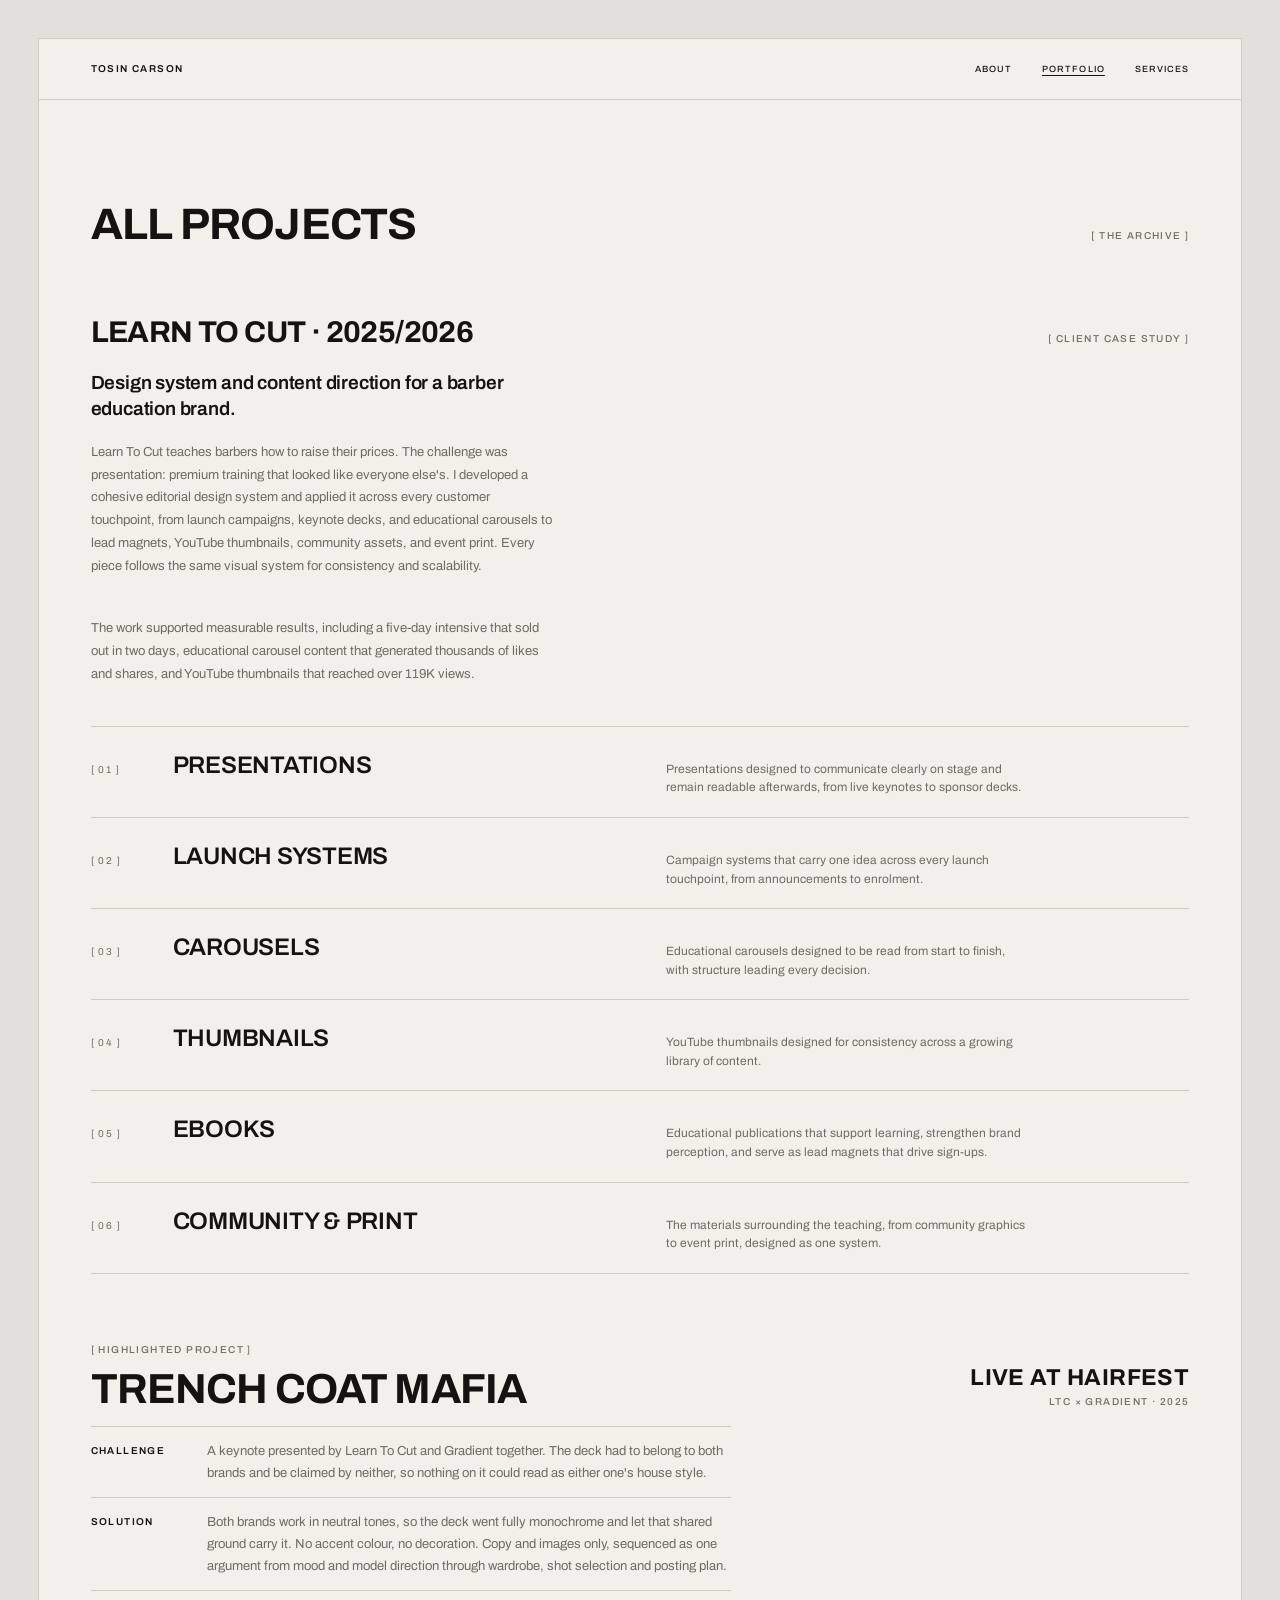
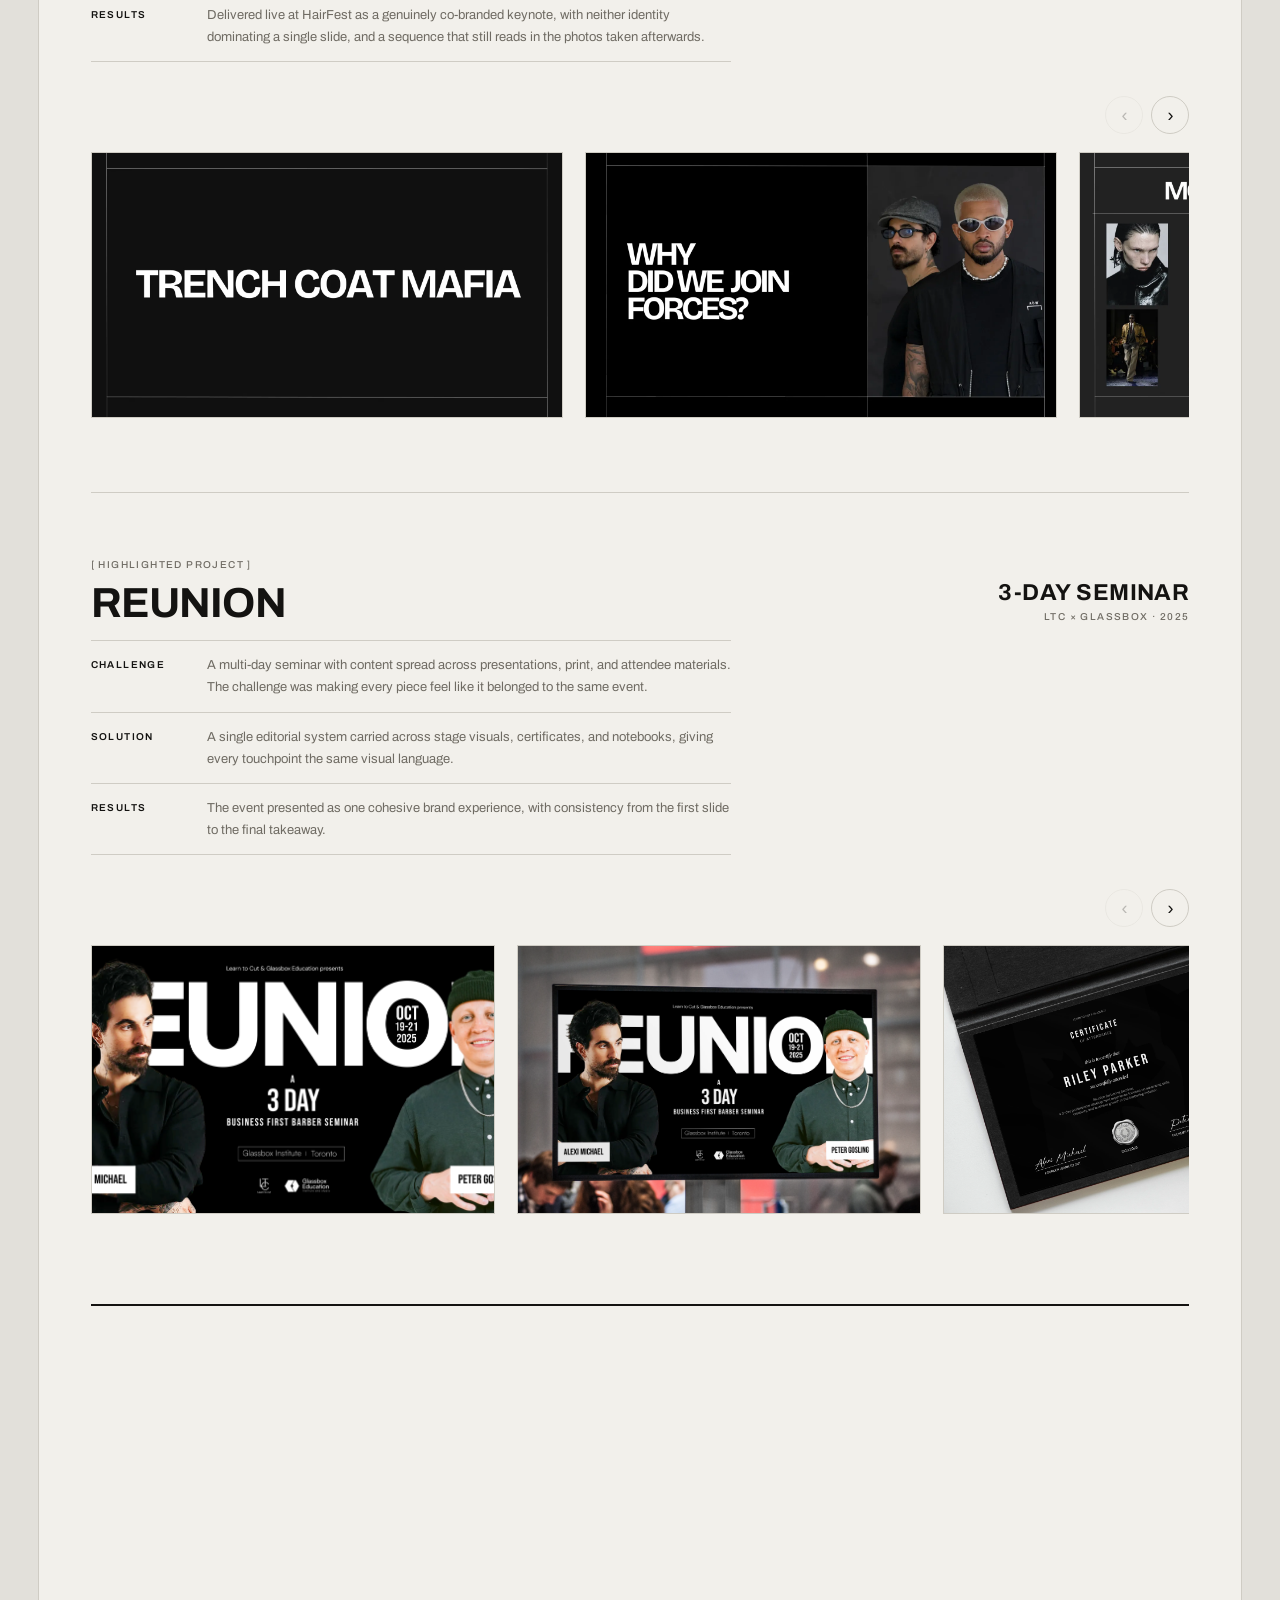
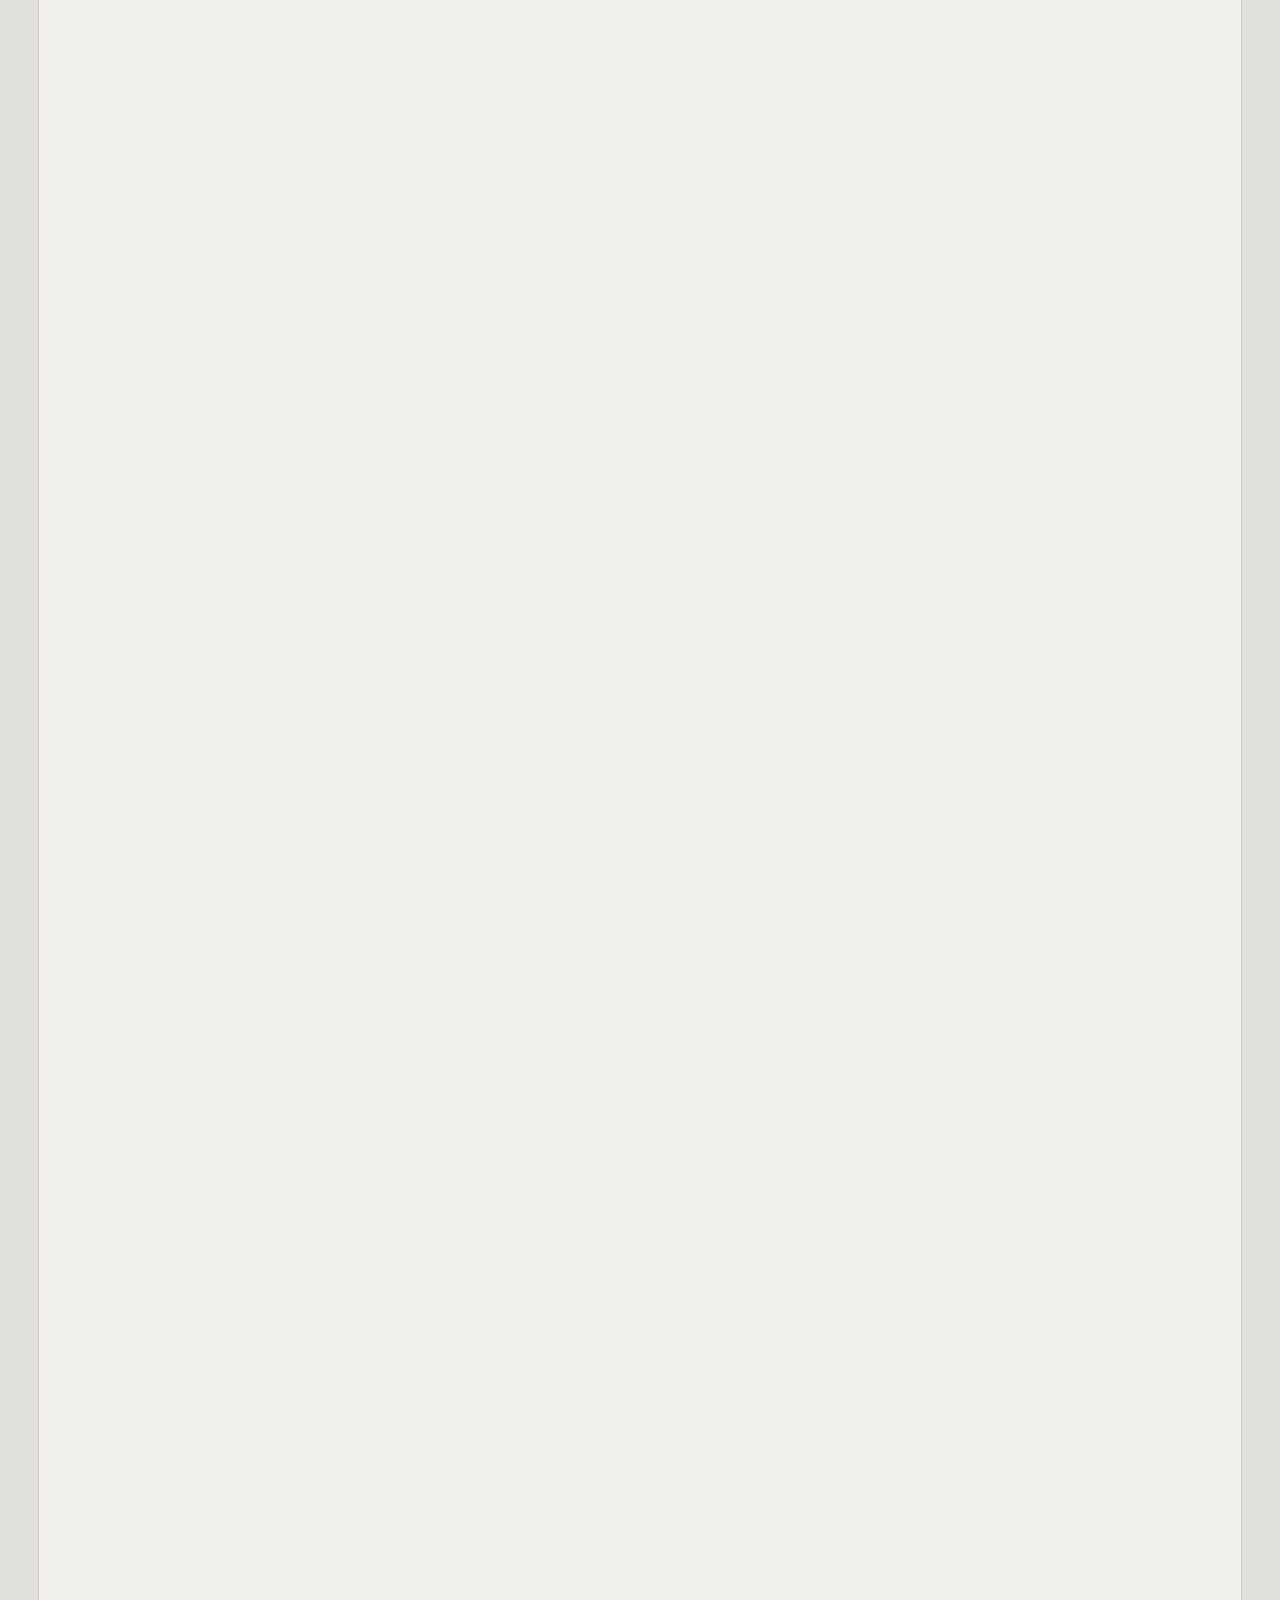
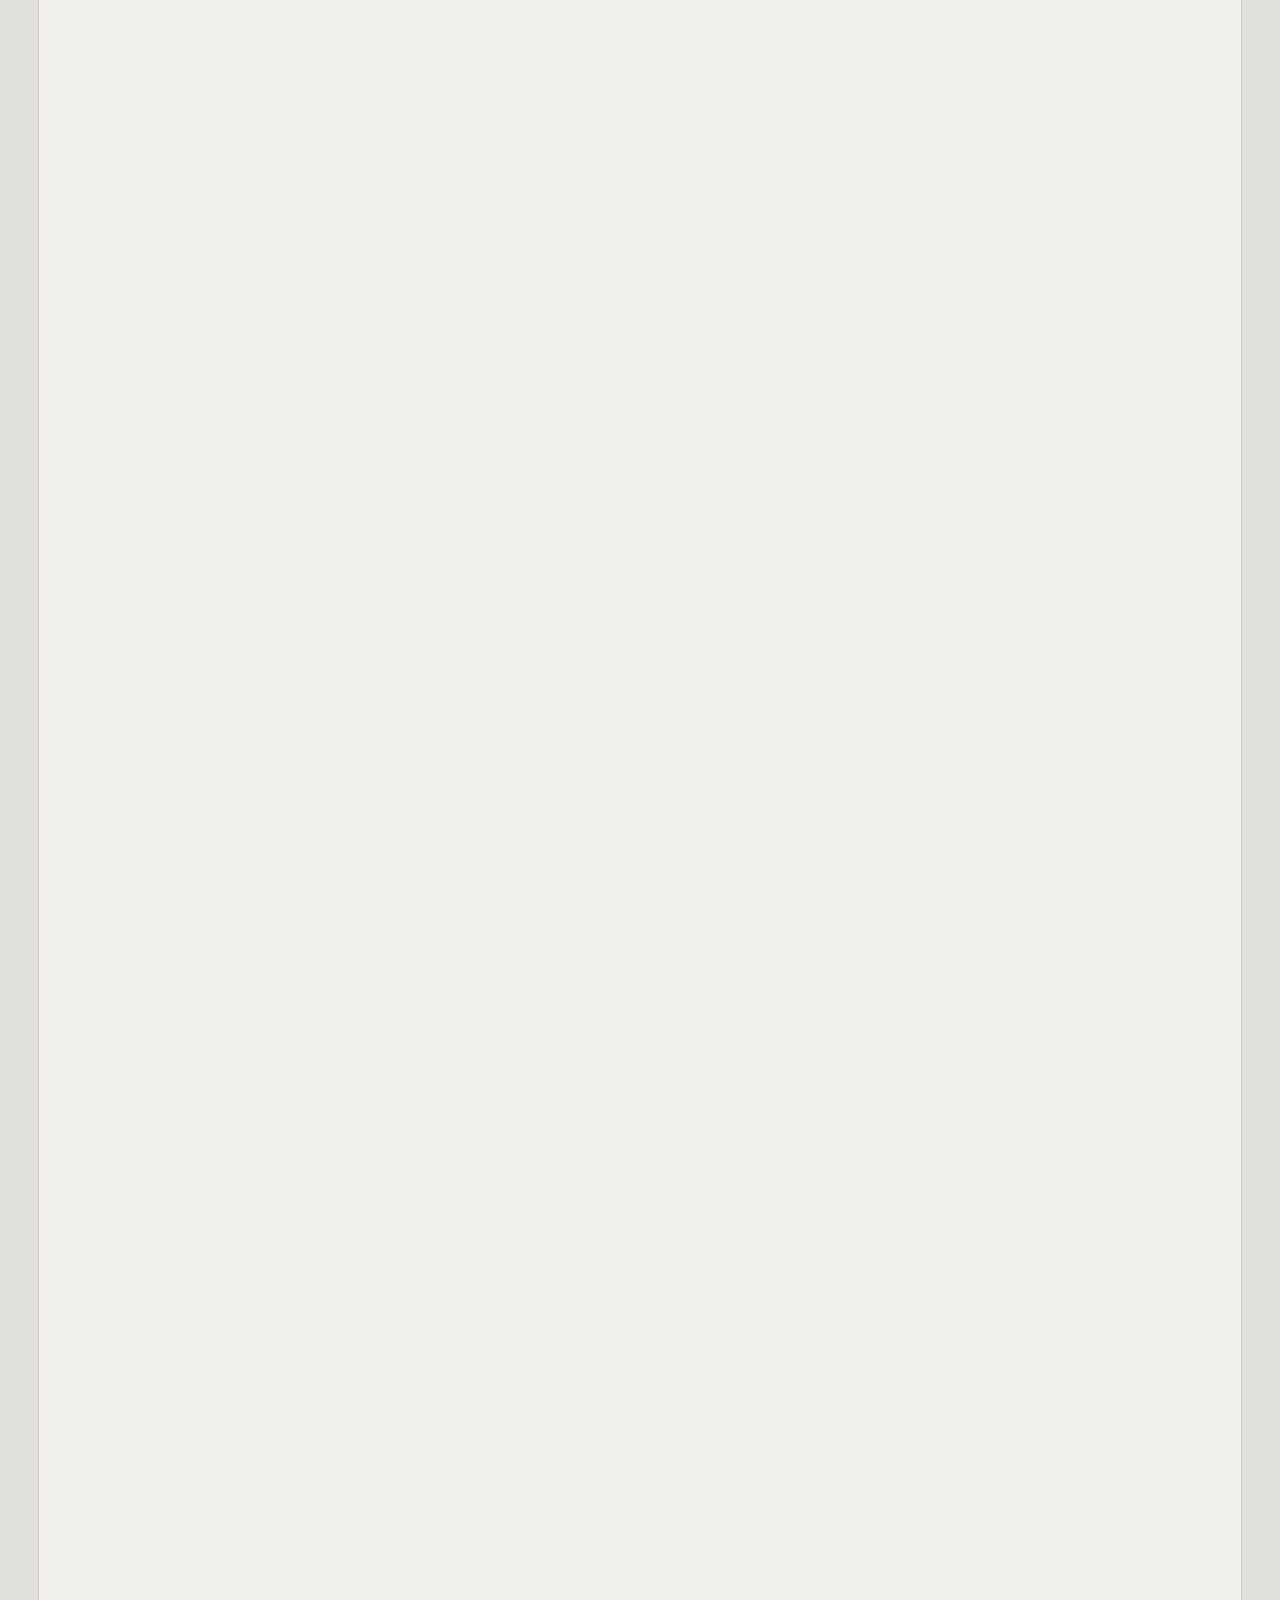
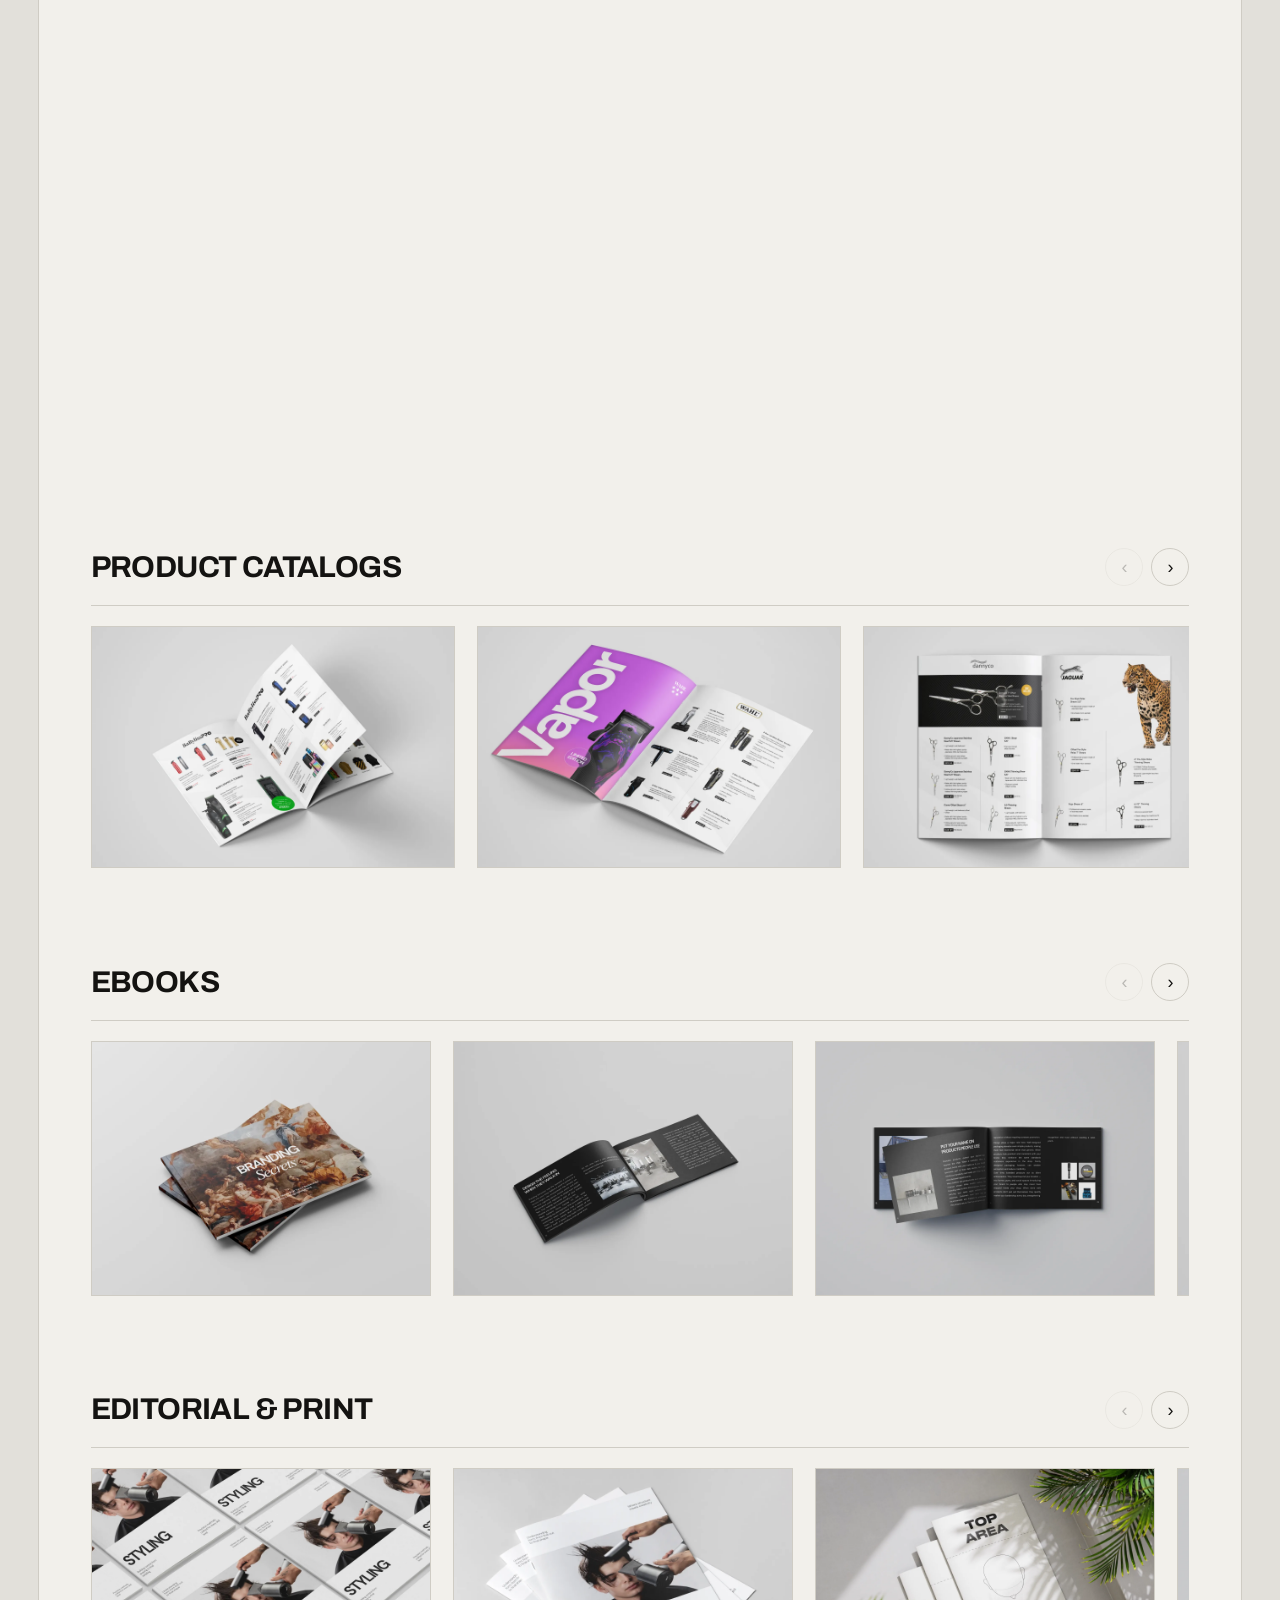
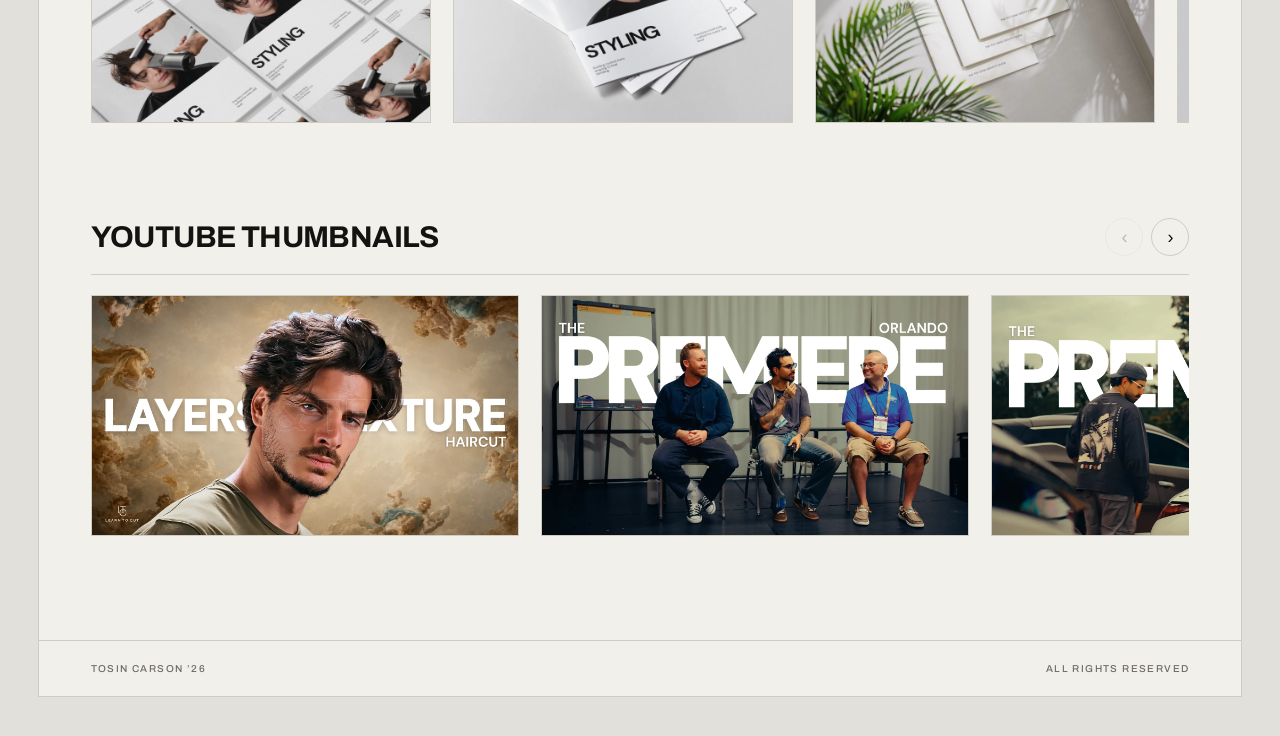
==== commit e5b48f64: "Update work.html" ====
--- a/work.html
+++ b/work.html
@@ -26,22 +26,21 @@
       <h2>All Projects</h2>
       <span class="lbl dim brk">The Archive</span>
     </div>
-    <p class="aw-intro reveal">Everything, by category: event design, carousels, presentations, catalogs, ebooks, editorial, thumbnails and community covers. Scroll each row sideways to browse the full set.</p>
-
     <div class="client-block reveal">
       <div class="client-head">
         <h2>Learn To Cut · 2025/2026</h2>
         <span class="lbl dim brk">Client Case Study</span>
       </div>
       <p class="client-sub">Design system and content direction for a barber education brand.</p>
-      <p class="client-lede">Learn To Cut teaches barbers to raise their prices. The problem was presentation: premium training that looked like everyone else's. I built one editorial system and ran it across every surface the brand sells on: launch campaigns, keynote decks, educational carousels, lead magnets, thumbnails, community and event print. Nothing ships off-system. A five-day intensive sold out in two days. One educational carousel earned 22,000+ likes and shares. Thumbnails reached 119K views.</p>
+      <p class="client-lede">Learn To Cut teaches barbers how to raise their prices. The challenge was presentation: premium training that looked like everyone else's. I developed a cohesive editorial design system and applied it across every customer touchpoint, from launch campaigns, keynote decks, and educational carousels to lead magnets, YouTube thumbnails, community assets, and event print. Every piece follows the same visual system for consistency and scalability.</p>
+      <p class="client-lede">The work supported measurable results, including a five-day intensive that sold out in two days, educational carousel content that generated thousands of likes and shares, and YouTube thumbnails that reached over 119K views.</p>
       <div class="svc-list client-scope">
-        <div class="svc-row"><span class="idx">[ 01 ]</span><h3>Presentations</h3><p>Rough briefs into decks that sell from a stage. Live keynotes and remote sessions. Where the relationship started.</p></div>
-        <div class="svc-row"><span class="idx">[ 02 ]</span><h3>Launch Systems</h3><p>Every asset a paid intake needs, running on one system. The Miami five-day intensive sold out in two days.</p></div>
-        <div class="svc-row"><span class="idx">[ 03 ]</span><h3>Carousels</h3><p>Educational carousels built end to end, not templated. 22,000+ likes and shares on a single set.</p></div>
-        <div class="svc-row"><span class="idx">[ 04 ]</span><h3>Thumbnails</h3><p>Click-earning thumbnails that keep the channel recognisable. Up to 119K views on one video.</p></div>
-        <div class="svc-row"><span class="idx">[ 05 ]</span><h3>Ebooks</h3><p>Lead magnets built as products, not giveaways. Long-form guides that drive signups into the community.</p></div>
-        <div class="svc-row"><span class="idx">[ 06 ]</span><h3>Community &amp; Print</h3><p>Skool covers, event certificates, notebooks, expo builds. The surfaces around the teaching, held to the same system.</p></div>
+        <div class="svc-row"><span class="idx">[ 01 ]</span><h3>Presentations</h3><p>Presentations designed to communicate clearly on stage and remain readable afterwards, from live keynotes to sponsor decks.</p></div>
+        <div class="svc-row"><span class="idx">[ 02 ]</span><h3>Launch Systems</h3><p>Campaign systems that carry one idea across every launch touchpoint, from announcements to enrolment.</p></div>
+        <div class="svc-row"><span class="idx">[ 03 ]</span><h3>Carousels</h3><p>Educational carousels designed to be read from start to finish, with structure leading every decision.</p></div>
+        <div class="svc-row"><span class="idx">[ 04 ]</span><h3>Thumbnails</h3><p>YouTube thumbnails designed for consistency across a growing library of content.</p></div>
+        <div class="svc-row"><span class="idx">[ 05 ]</span><h3>Ebooks</h3><p>Educational publications that support learning, strengthen brand perception, and serve as lead magnets that drive sign-ups.</p></div>
+        <div class="svc-row"><span class="idx">[ 06 ]</span><h3>Community &amp; Print</h3><p>The materials surrounding the teaching, from community graphics to event print, designed as one system.</p></div>
       </div>
 
       <article class="fp ar-169">
@@ -51,7 +50,7 @@
         </div>
         <dl class="csr">
           <div class="csr-row"><dt>Challenge</dt><dd>A keynote presented by Learn To Cut and Gradient together. The deck had to belong to both brands and be claimed by neither, so nothing on it could read as either one's house style.</dd></div>
-          <div class="csr-row"><dt>Solution</dt><dd>Both brands work in neutral tones, so the deck went fully monochrome and let that shared ground carry it. No logos on the title, no accent colour, no decoration. Copy and images only, sequenced as one argument from mood and model direction through wardrobe, shot selection and posting plan.</dd></div>
+          <div class="csr-row"><dt>Solution</dt><dd>Both brands work in neutral tones, so the deck went fully monochrome and let that shared ground carry it. No accent colour, no decoration. Copy and images only, sequenced as one argument from mood and model direction through wardrobe, shot selection and posting plan.</dd></div>
           <div class="csr-row"><dt>Results</dt><dd>Delivered live at HairFest as a genuinely co-branded keynote, with neither identity dominating a single slide, and a sequence that still reads in the photos taken afterwards.</dd></div>
         </dl>
         <div class="fp-bar">
@@ -78,9 +77,9 @@
           <div class="feature-meta"><span class="stat">3-Day Seminar</span><span class="lbl dim">LTC × Glassbox · 2025</span></div>
         </div>
         <dl class="csr">
-          <div class="csr-row"><dt>Challenge</dt><dd>A three-day business-first seminar at Glassbox Institute, Toronto, co-hosted with Learn To Cut. Every surface an attendee touched had to hold the same standard as the teaching, across screen, print and takeaway.</dd></div>
-          <div class="csr-row"><dt>Solution</dt><dd>One system run across all three surfaces: screen displays behind the stage, a printed certificate of attendance, and a branded notebook to take home.</dd></div>
-          <div class="csr-row"><dt>Results</dt><dd>Three days where the room, the paperwork and the takeaway all read as one premium program rather than three separate jobs.</dd></div>
+          <div class="csr-row"><dt>Challenge</dt><dd>A multi-day seminar with content spread across presentations, print, and attendee materials. The challenge was making every piece feel like it belonged to the same event.</dd></div>
+          <div class="csr-row"><dt>Solution</dt><dd>A single editorial system carried across stage visuals, certificates, and notebooks, giving every touchpoint the same visual language.</dd></div>
+          <div class="csr-row"><dt>Results</dt><dd>The event presented as one cohesive brand experience, with consistency from the first slide to the final takeaway.</dd></div>
         </dl>
         <div class="fp-bar">
           <div class="hctrl">
@@ -104,15 +103,15 @@
       </div>
       <p class="client-sub">Partnership media kit for a barbering media and lifestyle brand.</p>
       <dl class="csr">
-        <div class="csr-row"><dt>Challenge</dt><dd>Faded Culture was read as a barber academy. The business was already far wider than that: a million-subscriber channel, apparel, live events and a community across four platforms. Nothing put the full picture in one place, which capped what partners thought they were buying into.</dd></div>
-        <div class="csr-row"><dt>Solution</dt><dd>A media kit that leads with the whole ecosystem rather than any single arm. Six pillars stated up front, audience figures given room to land, and a gallery proving the culture exists offline. Near-black and off-white, no decoration, so the numbers carry the page.</dd></div>
-        <div class="csr-row"><dt>Results</dt><dd>The whole business now reads in a single document. 1M+ subscribers, 16M+ annual views, 300K+ on Instagram and 271K+ on TikTok presented as one audience rather than four scattered counts, with the channel, apparel, community and events carrying equal weight to the academy.</dd></div>
+        <div class="csr-row"><dt>Challenge</dt><dd>Create a sponsor pitch deck that could explain the value of Faded Culture in under five slides without oversimplifying the business.</dd></div>
+        <div class="csr-row"><dt>Solution</dt><dd>Rather than leading with follower counts, the deck introduces the ecosystem first, then uses audience data and visuals to support the story.</dd></div>
+        <div class="csr-row"><dt>Results</dt><dd>A presentation that communicates the scale of the brand quickly, helping potential sponsors understand the audience, reach, and opportunities at a glance.</dd></div>
       </dl>
 
       <article class="fp ar-169">
         <div class="feature-head">
           <div class="ttl"><span class="lbl dim brk">Highlighted Project</span><h3>Media Kit</h3></div>
-          <div class="feature-meta"><span class="stat">1M+ Subscribers</span><span class="lbl dim">Partnership Deck</span></div>
+          <div class="feature-meta"><span class="stat">Partnership Deck</span><span class="lbl dim">Faded Culture · 2026</span></div>
         </div>
         <div class="fp-bar">
           <div class="hctrl">
@@ -131,11 +130,58 @@
       </article>
     </div>
 
+    <article class="fp reveal ar-43">
+      <div class="feature-head">
+        <div class="ttl"><span class="lbl dim brk">Highlighted Project</span><h3>Sectioning Secrets</h3></div>
+        <div class="feature-meta"><span class="stat">Lead Magnet</span><span class="lbl dim">Learn To Cut · 2025</span></div>
+      </div>
+      <dl class="csr">
+        <div class="csr-row"><dt>Challenge</dt><dd>Sectioning is the foundation every haircut depends on, yet it is usually taught in passing. The guide had to make a technical process feel structured enough to study and simple enough to follow at the chair.</dd></div>
+        <div class="csr-row"><dt>Solution</dt><dd>A landscape guide built around a clear step sequence, with diagrams carrying the instruction and space around each stage so nothing competes for attention. It runs on the same editorial system as the rest of the library, so it reads as part of a series rather than a one-off download.</dd></div>
+        <div class="csr-row"><dt>Results</dt><dd>A reference barbers can work from directly, and a lead magnet that presents the brand's free material to the same standard as everything it sells.</dd></div>
+      </dl>
+      <div class="fp-bar">
+        <div class="hctrl">
+          <button class="harrow prev" aria-label="Scroll Sectioning Secrets left">&lsaquo;</button>
+          <button class="harrow next" aria-label="Scroll Sectioning Secrets right">&rsaquo;</button>
+        </div>
+      </div>
+      <div class="hscroll">
+        <a class="card" href="images/sectioning-2.webp" target="_blank" rel="noopener"><div class="frame"><img src="images/sectioning-2.webp" alt="Sectioning Secrets: stacked covers" loading="lazy" onerror="this.remove()"><span class="ph">[ Ebook ]</span></div></a>
+        <a class="card" href="images/sectioning-1.webp" target="_blank" rel="noopener"><div class="frame"><img src="images/sectioning-1.webp" alt="Sectioning Secrets: cover spread" loading="lazy" onerror="this.remove()"><span class="ph">[ Ebook ]</span></div></a>
+        <a class="card" href="images/sectioning-3.webp" target="_blank" rel="noopener"><div class="frame"><img src="images/sectioning-3.webp" alt="Sectioning Secrets: the four quadrant foundation" loading="lazy" onerror="this.remove()"><span class="ph">[ Ebook ]</span></div></a>
+      </div>
+    </article>
+
+    <article class="fp reveal ar-45">
+      <div class="feature-head">
+        <div class="ttl"><span class="lbl dim brk">Highlighted Project</span><h3>Trending In 2026</h3></div>
+        <div class="feature-meta"><span class="stat">22K+ likes &amp; shares</span><span class="lbl dim">Learn To Cut · 2026</span></div>
+      </div>
+      <dl class="csr">
+        <div class="csr-row"><dt>Challenge</dt><dd>A trends round-up competing against an endless feed of louder posts. It had to earn attention on a platform where most educational content shouts to be seen.</dd></div>
+        <div class="csr-row"><dt>Solution</dt><dd>Editorial restraint rather than visual noise. A clean system carries the reader from the cover through each cut, with structure and pacing doing the work that decoration usually attempts.</dd></div>
+        <div class="csr-row"><dt>Results</dt><dd>Over 22,000 likes and shares, demonstrating that considered design amplifies reach without sacrificing clarity.</dd></div>
+      </dl>
+      <div class="fp-bar">
+        <div class="hctrl">
+          <button class="harrow prev" aria-label="Scroll Trending In 2026 left">&lsaquo;</button>
+          <button class="harrow next" aria-label="Scroll Trending In 2026 right">&rsaquo;</button>
+        </div>
+      </div>
+      <div class="hscroll">
+        <a class="card" href="images/carousel-3.webp" target="_blank" rel="noopener"><div class="frame"><img src="images/carousel-3.webp" alt="Trending In 2026 carousel cover: 22K+ likes" loading="lazy" onerror="this.remove()"><span class="ph">[ Carousel ]</span></div></a>
+        <div class="card"><div class="frame"><video src="images/trending-1.mp4" muted loop autoplay playsinline preload="metadata" aria-label="Trending In 2026 carousel slide"></video></div></div>
+        <div class="card"><div class="frame"><video src="images/trending-2.mp4" muted loop autoplay playsinline preload="metadata" aria-label="Trending In 2026 carousel slide"></video></div></div>
+        <div class="card"><div class="frame"><video src="images/trending-3.mp4" muted loop autoplay playsinline preload="metadata" aria-label="Trending In 2026 carousel slide"></video></div></div>
+        <div class="card"><div class="frame"><video src="images/trending-4.mp4" muted loop autoplay playsinline preload="metadata" aria-label="Trending In 2026 carousel slide"></video></div></div>
+      </div>
+    </article>
+
     <div class="cat-block reveal ar-169" id="events">
       <div class="cat-block-head">
         <h2>Event Design</h2>
         <div class="cbh-right">
-          <span class="lbl dim brk">6</span>
           <div class="hctrl">
             <button class="harrow prev" aria-label="Scroll events left">&lsaquo;</button>
             <button class="harrow next" aria-label="Scroll events right">&rsaquo;</button>
@@ -143,12 +189,12 @@
         </div>
       </div>
       <div class="hscroll">
-        <a class="card" href="images/reunion-2.webp" target="_blank" rel="noopener"><div class="frame"><img src="images/reunion-2.webp" alt="Reunion: event screen display" loading="lazy" onerror="this.remove()"><span class="ph">[ Event ]</span></div><div class="cap"><h3>Screen Display</h3><span class="lbl dim brk">01</span></div></a>
-        <a class="card" href="images/reunion-1.webp" target="_blank" rel="noopener"><div class="frame"><img src="images/reunion-1.webp" alt="Reunion: screen in venue" loading="lazy" onerror="this.remove()"><span class="ph">[ Event ]</span></div><div class="cap"><h3>In Venue</h3><span class="lbl dim brk">02</span></div></a>
-        <a class="card" href="images/reunion-3.webp" target="_blank" rel="noopener"><div class="frame"><img src="images/reunion-3.webp" alt="Reunion: certificate of attendance" loading="lazy" onerror="this.remove()"><span class="ph">[ Event ]</span></div><div class="cap"><h3>Certificate</h3><span class="lbl dim brk">03</span></div></a>
-        <a class="card" href="images/reunion-4.webp" target="_blank" rel="noopener"><div class="frame"><img src="images/reunion-4.webp" alt="Reunion: spiral notebook" loading="lazy" onerror="this.remove()"><span class="ph">[ Event ]</span></div><div class="cap"><h3>Notebook</h3><span class="lbl dim brk">04</span></div></a>
-        <a class="card fit" href="images/backdrop-1.webp" target="_blank" rel="noopener"><div class="frame"><img src="images/backdrop-1.webp" alt="Expo booth wall: full artwork" loading="lazy" onerror="this.remove()"><span class="ph">[ Event ]</span></div><div class="cap"><h3>Booth Wall</h3><span class="lbl dim brk">05</span></div></a>
-        <a class="card" href="images/backdrop-2.webp" target="_blank" rel="noopener"><div class="frame"><img src="images/backdrop-2.webp" alt="Expo booth wall installed on the show floor" loading="lazy" onerror="this.remove()"><span class="ph">[ Event ]</span></div><div class="cap"><h3>Booth · Installed</h3><span class="lbl dim brk">06</span></div></a>
+        <a class="card" href="images/reunion-2.webp" target="_blank" rel="noopener"><div class="frame"><img src="images/reunion-2.webp" alt="Reunion: event screen display" loading="lazy" onerror="this.remove()"><span class="ph">[ Event ]</span></div></a>
+        <a class="card" href="images/reunion-1.webp" target="_blank" rel="noopener"><div class="frame"><img src="images/reunion-1.webp" alt="Reunion: screen in venue" loading="lazy" onerror="this.remove()"><span class="ph">[ Event ]</span></div></a>
+        <a class="card" href="images/reunion-3.webp" target="_blank" rel="noopener"><div class="frame"><img src="images/reunion-3.webp" alt="Reunion: certificate of attendance" loading="lazy" onerror="this.remove()"><span class="ph">[ Event ]</span></div></a>
+        <a class="card" href="images/reunion-4.webp" target="_blank" rel="noopener"><div class="frame"><img src="images/reunion-4.webp" alt="Reunion: spiral notebook" loading="lazy" onerror="this.remove()"><span class="ph">[ Event ]</span></div></a>
+        <a class="card fit" href="images/backdrop-1.webp" target="_blank" rel="noopener"><div class="frame"><img src="images/backdrop-1.webp" alt="Expo booth wall: full artwork" loading="lazy" onerror="this.remove()"><span class="ph">[ Event ]</span></div></a>
+        <a class="card" href="images/backdrop-2.webp" target="_blank" rel="noopener"><div class="frame"><img src="images/backdrop-2.webp" alt="Expo booth wall installed on the show floor" loading="lazy" onerror="this.remove()"><span class="ph">[ Event ]</span></div></a>
       </div>
     </div>
 
@@ -156,7 +202,6 @@
       <div class="cat-block-head">
         <h2>Carousels</h2>
         <div class="cbh-right">
-          <span class="lbl dim brk">6</span>
           <div class="hctrl">
             <button class="harrow prev" aria-label="Scroll carousels left">&lsaquo;</button>
             <button class="harrow next" aria-label="Scroll carousels right">&rsaquo;</button>
@@ -164,12 +209,12 @@
         </div>
       </div>
       <div class="hscroll">
-        <a class="card" href="images/carousel-1.webp" target="_blank" rel="noopener"><div class="frame"><img src="images/carousel-1.webp" alt="Carousel: The Right 20%" loading="lazy" onerror="this.remove()"><span class="ph">[ Carousel ]</span></div><div class="cap"><h3>The Right 20%</h3><span class="lbl dim brk">01</span></div></a>
-        <a class="card" href="images/carousel-2.webp" target="_blank" rel="noopener"><div class="frame"><img src="images/carousel-2.webp" alt="Carousel: Cuts To Try Once" loading="lazy" onerror="this.remove()"><span class="ph">[ Carousel ]</span></div><div class="cap"><h3>Cuts To Try Once</h3><span class="lbl dim brk">02</span></div></a>
-        <a class="card" href="images/carousel-3.webp" target="_blank" rel="noopener"><div class="frame"><img src="images/carousel-3.webp" alt="Carousel: Trending In 2026" loading="lazy" onerror="this.remove()"><span class="ph">[ Carousel ]</span></div><div class="cap"><h3>Trending In 2026</h3><span class="lbl dim brk">03</span></div></a>
-        <a class="card" href="images/carousel-4.webp" target="_blank" rel="noopener"><div class="frame"><img src="images/carousel-4.webp" alt="Carousel: Attract More Clients" loading="lazy" onerror="this.remove()"><span class="ph">[ Carousel ]</span></div><div class="cap"><h3>Attract More Clients</h3><span class="lbl dim brk">04</span></div></a>
-        <a class="card" href="images/carousel-5.webp" target="_blank" rel="noopener"><div class="frame"><img src="images/carousel-5.webp" alt="Carousel: By Hair Type" loading="lazy" onerror="this.remove()"><span class="ph">[ Carousel ]</span></div><div class="cap"><h3>By Hair Type</h3><span class="lbl dim brk">05</span></div></a>
-        <a class="card" href="images/carousel-6.webp" target="_blank" rel="noopener"><div class="frame"><img src="images/carousel-6.webp" alt="Carousel: By Face Shape" loading="lazy" onerror="this.remove()"><span class="ph">[ Carousel ]</span></div><div class="cap"><h3>By Face Shape</h3><span class="lbl dim brk">06</span></div></a>
+        <a class="card" href="images/carousel-1.webp" target="_blank" rel="noopener"><div class="frame"><img src="images/carousel-1.webp" alt="Carousel: The Right 20%" loading="lazy" onerror="this.remove()"><span class="ph">[ Carousel ]</span></div></a>
+        <a class="card" href="images/carousel-2.webp" target="_blank" rel="noopener"><div class="frame"><img src="images/carousel-2.webp" alt="Carousel: Cuts To Try Once" loading="lazy" onerror="this.remove()"><span class="ph">[ Carousel ]</span></div></a>
+        <a class="card" href="images/carousel-3.webp" target="_blank" rel="noopener"><div class="frame"><img src="images/carousel-3.webp" alt="Carousel: Trending In 2026" loading="lazy" onerror="this.remove()"><span class="ph">[ Carousel ]</span></div></a>
+        <a class="card" href="images/carousel-4.webp" target="_blank" rel="noopener"><div class="frame"><img src="images/carousel-4.webp" alt="Carousel: Attract More Clients" loading="lazy" onerror="this.remove()"><span class="ph">[ Carousel ]</span></div></a>
+        <a class="card" href="images/carousel-5.webp" target="_blank" rel="noopener"><div class="frame"><img src="images/carousel-5.webp" alt="Carousel: By Hair Type" loading="lazy" onerror="this.remove()"><span class="ph">[ Carousel ]</span></div></a>
+        <a class="card" href="images/carousel-6.webp" target="_blank" rel="noopener"><div class="frame"><img src="images/carousel-6.webp" alt="Carousel: By Face Shape" loading="lazy" onerror="this.remove()"><span class="ph">[ Carousel ]</span></div></a>
       </div>
     </div>
 
@@ -177,7 +222,6 @@
       <div class="cat-block-head">
         <h2>Presentations</h2>
         <div class="cbh-right">
-          <span class="lbl dim brk">4</span>
           <div class="hctrl">
             <button class="harrow prev" aria-label="Scroll presentations left">&lsaquo;</button>
             <button class="harrow next" aria-label="Scroll presentations right">&rsaquo;</button>
@@ -185,10 +229,10 @@
         </div>
       </div>
       <div class="hscroll">
-        <a class="card" href="images/presentation-1.webp" target="_blank" rel="noopener"><div class="frame"><img src="images/presentation-1.webp" alt="Presentation: Fading" loading="lazy" onerror="this.remove()"><span class="ph">[ Presentation ]</span></div><div class="cap"><h3>Fading</h3><span class="lbl dim brk">01</span></div></a>
-        <a class="card" href="images/presentation-2.webp" target="_blank" rel="noopener"><div class="frame"><img src="images/presentation-2.webp" alt="Presentation: Layers" loading="lazy" onerror="this.remove()"><span class="ph">[ Presentation ]</span></div><div class="cap"><h3>Layers</h3><span class="lbl dim brk">02</span></div></a>
-        <a class="card" href="images/presentation-3.webp" target="_blank" rel="noopener"><div class="frame"><img src="images/presentation-3.webp" alt="Presentation: Shapes" loading="lazy" onerror="this.remove()"><span class="ph">[ Presentation ]</span></div><div class="cap"><h3>Shapes</h3><span class="lbl dim brk">03</span></div></a>
-        <a class="card" href="images/presentation-4.webp" target="_blank" rel="noopener"><div class="frame"><img src="images/presentation-4.webp" alt="Presentation: Full slide system" loading="lazy" onerror="this.remove()"><span class="ph">[ Presentation ]</span></div><div class="cap"><h3>Slide System</h3><span class="lbl dim brk">04</span></div></a>
+        <a class="card" href="images/presentation-1.webp" target="_blank" rel="noopener"><div class="frame"><img src="images/presentation-1.webp" alt="Presentation: Fading" loading="lazy" onerror="this.remove()"><span class="ph">[ Presentation ]</span></div></a>
+        <a class="card" href="images/presentation-2.webp" target="_blank" rel="noopener"><div class="frame"><img src="images/presentation-2.webp" alt="Presentation: Layers" loading="lazy" onerror="this.remove()"><span class="ph">[ Presentation ]</span></div></a>
+        <a class="card" href="images/presentation-3.webp" target="_blank" rel="noopener"><div class="frame"><img src="images/presentation-3.webp" alt="Presentation: Shapes" loading="lazy" onerror="this.remove()"><span class="ph">[ Presentation ]</span></div></a>
+        <a class="card" href="images/presentation-4.webp" target="_blank" rel="noopener"><div class="frame"><img src="images/presentation-4.webp" alt="Presentation: Full slide system" loading="lazy" onerror="this.remove()"><span class="ph">[ Presentation ]</span></div></a>
       </div>
     </div>
 
@@ -196,7 +240,6 @@
       <div class="cat-block-head">
         <h2>Product Catalogs</h2>
         <div class="cbh-right">
-          <span class="lbl dim brk">5</span>
           <div class="hctrl">
             <button class="harrow prev" aria-label="Scroll catalogs left">&lsaquo;</button>
             <button class="harrow next" aria-label="Scroll catalogs right">&rsaquo;</button>
@@ -204,11 +247,11 @@
         </div>
       </div>
       <div class="hscroll">
-        <a class="card" href="images/catalog-1.webp" target="_blank" rel="noopener"><div class="frame"><img src="images/catalog-1.webp" alt="Catalog spread" loading="lazy" onerror="this.remove()"><span class="ph">[ Catalog ]</span></div><div class="cap"><h3>Product Spread</h3><span class="lbl dim brk">01</span></div></a>
-        <a class="card" href="images/catalog-2.webp" target="_blank" rel="noopener"><div class="frame"><img src="images/catalog-2.webp" alt="Catalog: Vapor" loading="lazy" onerror="this.remove()"><span class="ph">[ Catalog ]</span></div><div class="cap"><h3>Vapor</h3><span class="lbl dim brk">02</span></div></a>
-        <a class="card" href="images/catalog-3.webp" target="_blank" rel="noopener"><div class="frame"><img src="images/catalog-3.webp" alt="Catalog: tools spread" loading="lazy" onerror="this.remove()"><span class="ph">[ Catalog ]</span></div><div class="cap"><h3>Tools Spread</h3><span class="lbl dim brk">03</span></div></a>
-        <a class="card" href="images/catalog-4.webp" target="_blank" rel="noopener"><div class="frame"><img src="images/catalog-4.webp" alt="Catalog: JRL range" loading="lazy" onerror="this.remove()"><span class="ph">[ Catalog ]</span></div><div class="cap"><h3>JRL Range</h3><span class="lbl dim brk">04</span></div></a>
-        <a class="card" href="images/catalog-5.webp" target="_blank" rel="noopener"><div class="frame"><img src="images/catalog-5.webp" alt="Catalog cover" loading="lazy" onerror="this.remove()"><span class="ph">[ Catalog ]</span></div><div class="cap"><h3>Catalog Cover</h3><span class="lbl dim brk">05</span></div></a>
+        <a class="card" href="images/catalog-1.webp" target="_blank" rel="noopener"><div class="frame"><img src="images/catalog-1.webp" alt="Catalog spread" loading="lazy" onerror="this.remove()"><span class="ph">[ Catalog ]</span></div></a>
+        <a class="card" href="images/catalog-2.webp" target="_blank" rel="noopener"><div class="frame"><img src="images/catalog-2.webp" alt="Catalog: Vapor" loading="lazy" onerror="this.remove()"><span class="ph">[ Catalog ]</span></div></a>
+        <a class="card" href="images/catalog-3.webp" target="_blank" rel="noopener"><div class="frame"><img src="images/catalog-3.webp" alt="Catalog: tools spread" loading="lazy" onerror="this.remove()"><span class="ph">[ Catalog ]</span></div></a>
+        <a class="card" href="images/catalog-4.webp" target="_blank" rel="noopener"><div class="frame"><img src="images/catalog-4.webp" alt="Catalog: JRL range" loading="lazy" onerror="this.remove()"><span class="ph">[ Catalog ]</span></div></a>
+        <a class="card" href="images/catalog-5.webp" target="_blank" rel="noopener"><div class="frame"><img src="images/catalog-5.webp" alt="Catalog cover" loading="lazy" onerror="this.remove()"><span class="ph">[ Catalog ]</span></div></a>
       </div>
     </div>
 
@@ -216,7 +259,6 @@
       <div class="cat-block-head">
         <h2>Ebooks</h2>
         <div class="cbh-right">
-          <span class="lbl dim brk">3</span>
           <div class="hctrl">
             <button class="harrow prev" aria-label="Scroll ebooks left">&lsaquo;</button>
             <button class="harrow next" aria-label="Scroll ebooks right">&rsaquo;</button>
@@ -224,13 +266,13 @@
         </div>
       </div>
       <div class="hscroll">
-        <a class="card" href="images/branding-1.webp" target="_blank" rel="noopener"><div class="frame"><img src="images/branding-1.webp" alt="Branding Secrets: cover" loading="lazy" onerror="this.remove()"><span class="ph">[ Ebook ]</span></div><div class="cap"><h3>Branding Secrets</h3><span class="lbl dim brk">01</span></div></a>
-        <a class="card" href="images/branding-5.webp" target="_blank" rel="noopener"><div class="frame"><img src="images/branding-5.webp" alt="Branding Secrets: interior spread" loading="lazy" onerror="this.remove()"><span class="ph">[ Ebook ]</span></div><div class="cap"><h3>Branding · Interior</h3><span class="lbl dim brk">02</span></div></a>
-        <a class="card" href="images/branding-6.webp" target="_blank" rel="noopener"><div class="frame"><img src="images/branding-6.webp" alt="Branding Secrets: branded product spread" loading="lazy" onerror="this.remove()"><span class="ph">[ Ebook ]</span></div><div class="cap"><h3>Branding · Products</h3><span class="lbl dim brk">03</span></div></a>
-        <a class="card" href="images/sectioning-2.webp" target="_blank" rel="noopener"><div class="frame"><img src="images/sectioning-2.webp" alt="Sectioning Secrets: covers" loading="lazy" onerror="this.remove()"><span class="ph">[ Ebook ]</span></div><div class="cap"><h3>Sectioning Secrets</h3><span class="lbl dim brk">04</span></div></a>
-        <a class="card" href="images/sectioning-3.webp" target="_blank" rel="noopener"><div class="frame"><img src="images/sectioning-3.webp" alt="Sectioning Secrets: the four quadrant foundation" loading="lazy" onerror="this.remove()"><span class="ph">[ Ebook ]</span></div><div class="cap"><h3>Sectioning · Interior</h3><span class="lbl dim brk">05</span></div></a>
-        <a class="card" href="images/chair-1.webp" target="_blank" rel="noopener"><div class="frame"><img src="images/chair-1.webp" alt="The Full Chair System: hardcover" loading="lazy" onerror="this.remove()"><span class="ph">[ Ebook ]</span></div><div class="cap"><h3>Full Chair System</h3><span class="lbl dim brk">06</span></div></a>
-        <a class="card" href="images/chair-2.webp" target="_blank" rel="noopener"><div class="frame"><img src="images/chair-2.webp" alt="The Full Chair System: stacked covers" loading="lazy" onerror="this.remove()"><span class="ph">[ Ebook ]</span></div><div class="cap"><h3>Full Chair · Stack</h3><span class="lbl dim brk">07</span></div></a>
+        <a class="card" href="images/branding-1.webp" target="_blank" rel="noopener"><div class="frame"><img src="images/branding-1.webp" alt="Branding Secrets: cover" loading="lazy" onerror="this.remove()"><span class="ph">[ Ebook ]</span></div></a>
+        <a class="card" href="images/branding-5.webp" target="_blank" rel="noopener"><div class="frame"><img src="images/branding-5.webp" alt="Branding Secrets: interior spread" loading="lazy" onerror="this.remove()"><span class="ph">[ Ebook ]</span></div></a>
+        <a class="card" href="images/branding-6.webp" target="_blank" rel="noopener"><div class="frame"><img src="images/branding-6.webp" alt="Branding Secrets: branded product spread" loading="lazy" onerror="this.remove()"><span class="ph">[ Ebook ]</span></div></a>
+        <a class="card" href="images/sectioning-2.webp" target="_blank" rel="noopener"><div class="frame"><img src="images/sectioning-2.webp" alt="Sectioning Secrets: covers" loading="lazy" onerror="this.remove()"><span class="ph">[ Ebook ]</span></div></a>
+        <a class="card" href="images/sectioning-3.webp" target="_blank" rel="noopener"><div class="frame"><img src="images/sectioning-3.webp" alt="Sectioning Secrets: the four quadrant foundation" loading="lazy" onerror="this.remove()"><span class="ph">[ Ebook ]</span></div></a>
+        <a class="card" href="images/chair-1.webp" target="_blank" rel="noopener"><div class="frame"><img src="images/chair-1.webp" alt="The Full Chair System: hardcover" loading="lazy" onerror="this.remove()"><span class="ph">[ Ebook ]</span></div></a>
+        <a class="card" href="images/chair-2.webp" target="_blank" rel="noopener"><div class="frame"><img src="images/chair-2.webp" alt="The Full Chair System: stacked covers" loading="lazy" onerror="this.remove()"><span class="ph">[ Ebook ]</span></div></a>
       </div>
     </div>
 
@@ -238,7 +280,6 @@
       <div class="cat-block-head">
         <h2>Editorial &amp; Print</h2>
         <div class="cbh-right">
-          <span class="lbl dim brk">6</span>
           <div class="hctrl">
             <button class="harrow prev" aria-label="Scroll editorial left">&lsaquo;</button>
             <button class="harrow next" aria-label="Scroll editorial right">&rsaquo;</button>
@@ -246,12 +287,12 @@
         </div>
       </div>
       <div class="hscroll">
-        <a class="card" href="images/editorial-1.webp" target="_blank" rel="noopener"><div class="frame"><img src="images/editorial-1.webp" alt="Styling magazine covers" loading="lazy" onerror="this.remove()"><span class="ph">[ Editorial ]</span></div><div class="cap"><h3>Styling Magazine</h3><span class="lbl dim brk">01</span></div></a>
-        <a class="card" href="images/editorial-2.webp" target="_blank" rel="noopener"><div class="frame"><img src="images/editorial-2.webp" alt="Styling magazine mockup" loading="lazy" onerror="this.remove()"><span class="ph">[ Editorial ]</span></div><div class="cap"><h3>Styling · Issue</h3><span class="lbl dim brk">02</span></div></a>
-        <a class="card" href="images/editorial-3.webp" target="_blank" rel="noopener"><div class="frame"><img src="images/editorial-3.webp" alt="Barber guide booklet" loading="lazy" onerror="this.remove()"><span class="ph">[ Editorial ]</span></div><div class="cap"><h3>Barber Guide</h3><span class="lbl dim brk">03</span></div></a>
-        <a class="card" href="images/editorial-4.webp" target="_blank" rel="noopener"><div class="frame"><img src="images/editorial-4.webp" alt="Head sheets booklet" loading="lazy" onerror="this.remove()"><span class="ph">[ Editorial ]</span></div><div class="cap"><h3>Head Sheets</h3><span class="lbl dim brk">04</span></div></a>
-        <a class="card" href="images/editorial-5.webp" target="_blank" rel="noopener"><div class="frame"><img src="images/editorial-5.webp" alt="Guide interior spread" loading="lazy" onerror="this.remove()"><span class="ph">[ Editorial ]</span></div><div class="cap"><h3>Guide Interior</h3><span class="lbl dim brk">05</span></div></a>
-        <a class="card" href="images/editorial-6.webp" target="_blank" rel="noopener"><div class="frame"><img src="images/editorial-6.webp" alt="Founders playbook booklet" loading="lazy" onerror="this.remove()"><span class="ph">[ Editorial ]</span></div><div class="cap"><h3>Founders Playbook</h3><span class="lbl dim brk">06</span></div></a>
+        <a class="card" href="images/editorial-1.webp" target="_blank" rel="noopener"><div class="frame"><img src="images/editorial-1.webp" alt="Styling magazine covers" loading="lazy" onerror="this.remove()"><span class="ph">[ Editorial ]</span></div></a>
+        <a class="card" href="images/editorial-2.webp" target="_blank" rel="noopener"><div class="frame"><img src="images/editorial-2.webp" alt="Styling magazine mockup" loading="lazy" onerror="this.remove()"><span class="ph">[ Editorial ]</span></div></a>
+        <a class="card" href="images/editorial-3.webp" target="_blank" rel="noopener"><div class="frame"><img src="images/editorial-3.webp" alt="Barber guide booklet" loading="lazy" onerror="this.remove()"><span class="ph">[ Editorial ]</span></div></a>
+        <a class="card" href="images/editorial-4.webp" target="_blank" rel="noopener"><div class="frame"><img src="images/editorial-4.webp" alt="Head sheets booklet" loading="lazy" onerror="this.remove()"><span class="ph">[ Editorial ]</span></div></a>
+        <a class="card" href="images/editorial-5.webp" target="_blank" rel="noopener"><div class="frame"><img src="images/editorial-5.webp" alt="Guide interior spread" loading="lazy" onerror="this.remove()"><span class="ph">[ Editorial ]</span></div></a>
+        <a class="card" href="images/editorial-6.webp" target="_blank" rel="noopener"><div class="frame"><img src="images/editorial-6.webp" alt="Founders playbook booklet" loading="lazy" onerror="this.remove()"><span class="ph">[ Editorial ]</span></div></a>
       </div>
     </div>
 
@@ -259,7 +300,6 @@
       <div class="cat-block-head">
         <h2>YouTube Thumbnails</h2>
         <div class="cbh-right">
-          <span class="lbl dim brk">3</span>
           <div class="hctrl">
             <button class="harrow prev" aria-label="Scroll thumbnails left">&lsaquo;</button>
             <button class="harrow next" aria-label="Scroll thumbnails right">&rsaquo;</button>
@@ -267,25 +307,9 @@
         </div>
       </div>
       <div class="hscroll">
-        <a class="card" href="images/thumbnail-1.webp" target="_blank" rel="noopener"><div class="frame"><img src="images/thumbnail-1.webp" alt="Thumbnail: Layers & Texture" loading="lazy" onerror="this.remove()"><span class="ph">[ Thumbnail ]</span></div><div class="cap"><h3>Layers &amp; Texture</h3><span class="lbl dim brk">01</span></div></a>
-        <a class="card" href="images/thumbnail-2.webp" target="_blank" rel="noopener"><div class="frame"><img src="images/thumbnail-2.webp" alt="Thumbnail: The Premiere Orlando" loading="lazy" onerror="this.remove()"><span class="ph">[ Thumbnail ]</span></div><div class="cap"><h3>The Premiere</h3><span class="lbl dim brk">02</span></div></a>
-        <a class="card" href="images/thumbnail-3.webp" target="_blank" rel="noopener"><div class="frame"><img src="images/thumbnail-3.webp" alt="Thumbnail: The Premiere Orlando II" loading="lazy" onerror="this.remove()"><span class="ph">[ Thumbnail ]</span></div><div class="cap"><h3>The Premiere II</h3><span class="lbl dim brk">03</span></div></a>
-      </div>
-    </div>
-
-    <div class="cat-block reveal ar-169" id="skool">
-      <div class="cat-block-head">
-        <h2>Skool Covers</h2>
-        <div class="cbh-right">
-          <span class="lbl dim brk">1</span>
-          <div class="hctrl">
-            <button class="harrow prev" aria-label="Scroll Skool covers left">&lsaquo;</button>
-            <button class="harrow next" aria-label="Scroll Skool covers right">&rsaquo;</button>
-          </div>
-        </div>
-      </div>
-      <div class="hscroll">
-        <a class="card" href="images/skool-1.webp" target="_blank" rel="noopener"><div class="frame"><img src="images/skool-1.webp" alt="Skool cover: Get 25+ Clients in 90 Days" loading="lazy" onerror="this.remove()"><span class="ph">[ Skool Cover ]</span></div><div class="cap"><h3>90-Day Program</h3><span class="lbl dim brk">01</span></div></a>
+        <a class="card" href="images/thumbnail-1.webp" target="_blank" rel="noopener"><div class="frame"><img src="images/thumbnail-1.webp" alt="Thumbnail: Layers & Texture" loading="lazy" onerror="this.remove()"><span class="ph">[ Thumbnail ]</span></div></a>
+        <a class="card" href="images/thumbnail-2.webp" target="_blank" rel="noopener"><div class="frame"><img src="images/thumbnail-2.webp" alt="Thumbnail: The Premiere Orlando" loading="lazy" onerror="this.remove()"><span class="ph">[ Thumbnail ]</span></div></a>
+        <a class="card" href="images/thumbnail-3.webp" target="_blank" rel="noopener"><div class="frame"><img src="images/thumbnail-3.webp" alt="Thumbnail: The Premiere Orlando II" loading="lazy" onerror="this.remove()"><span class="ph">[ Thumbnail ]</span></div></a>
       </div>
     </div>
 
